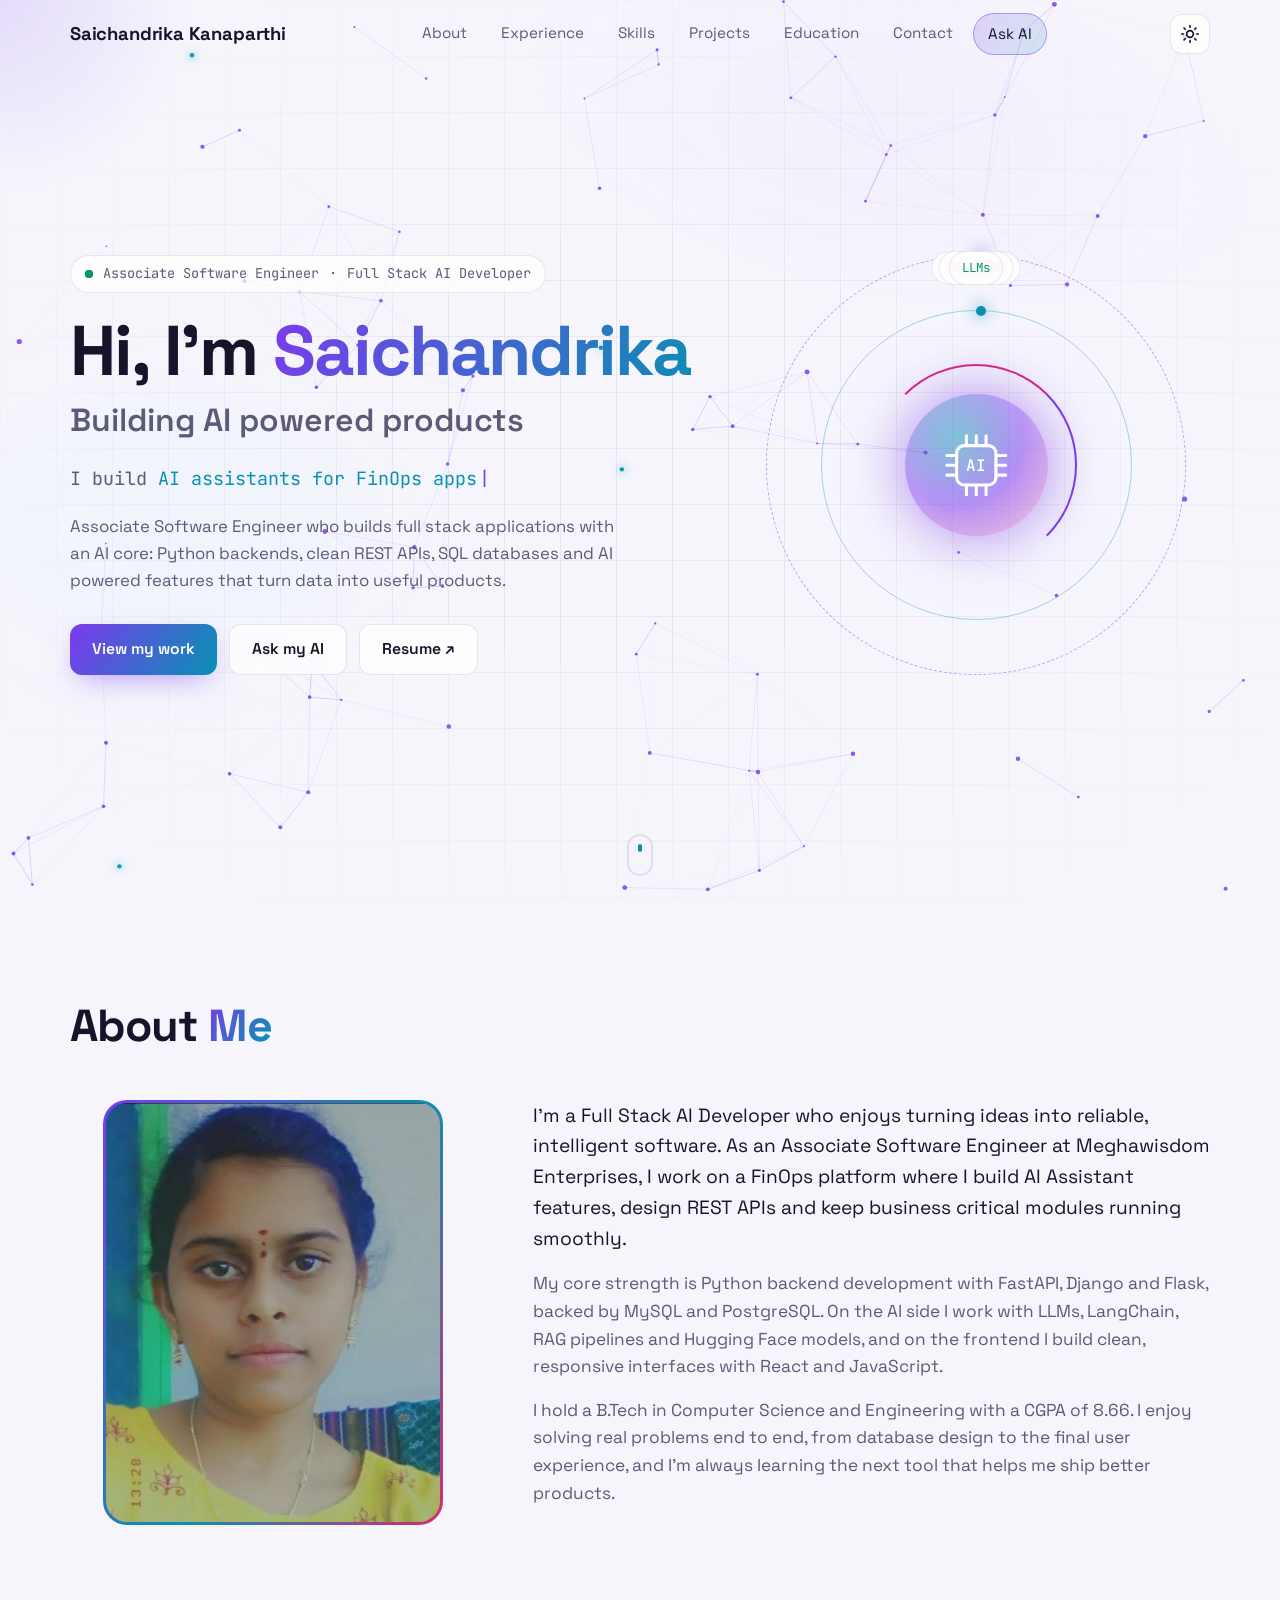
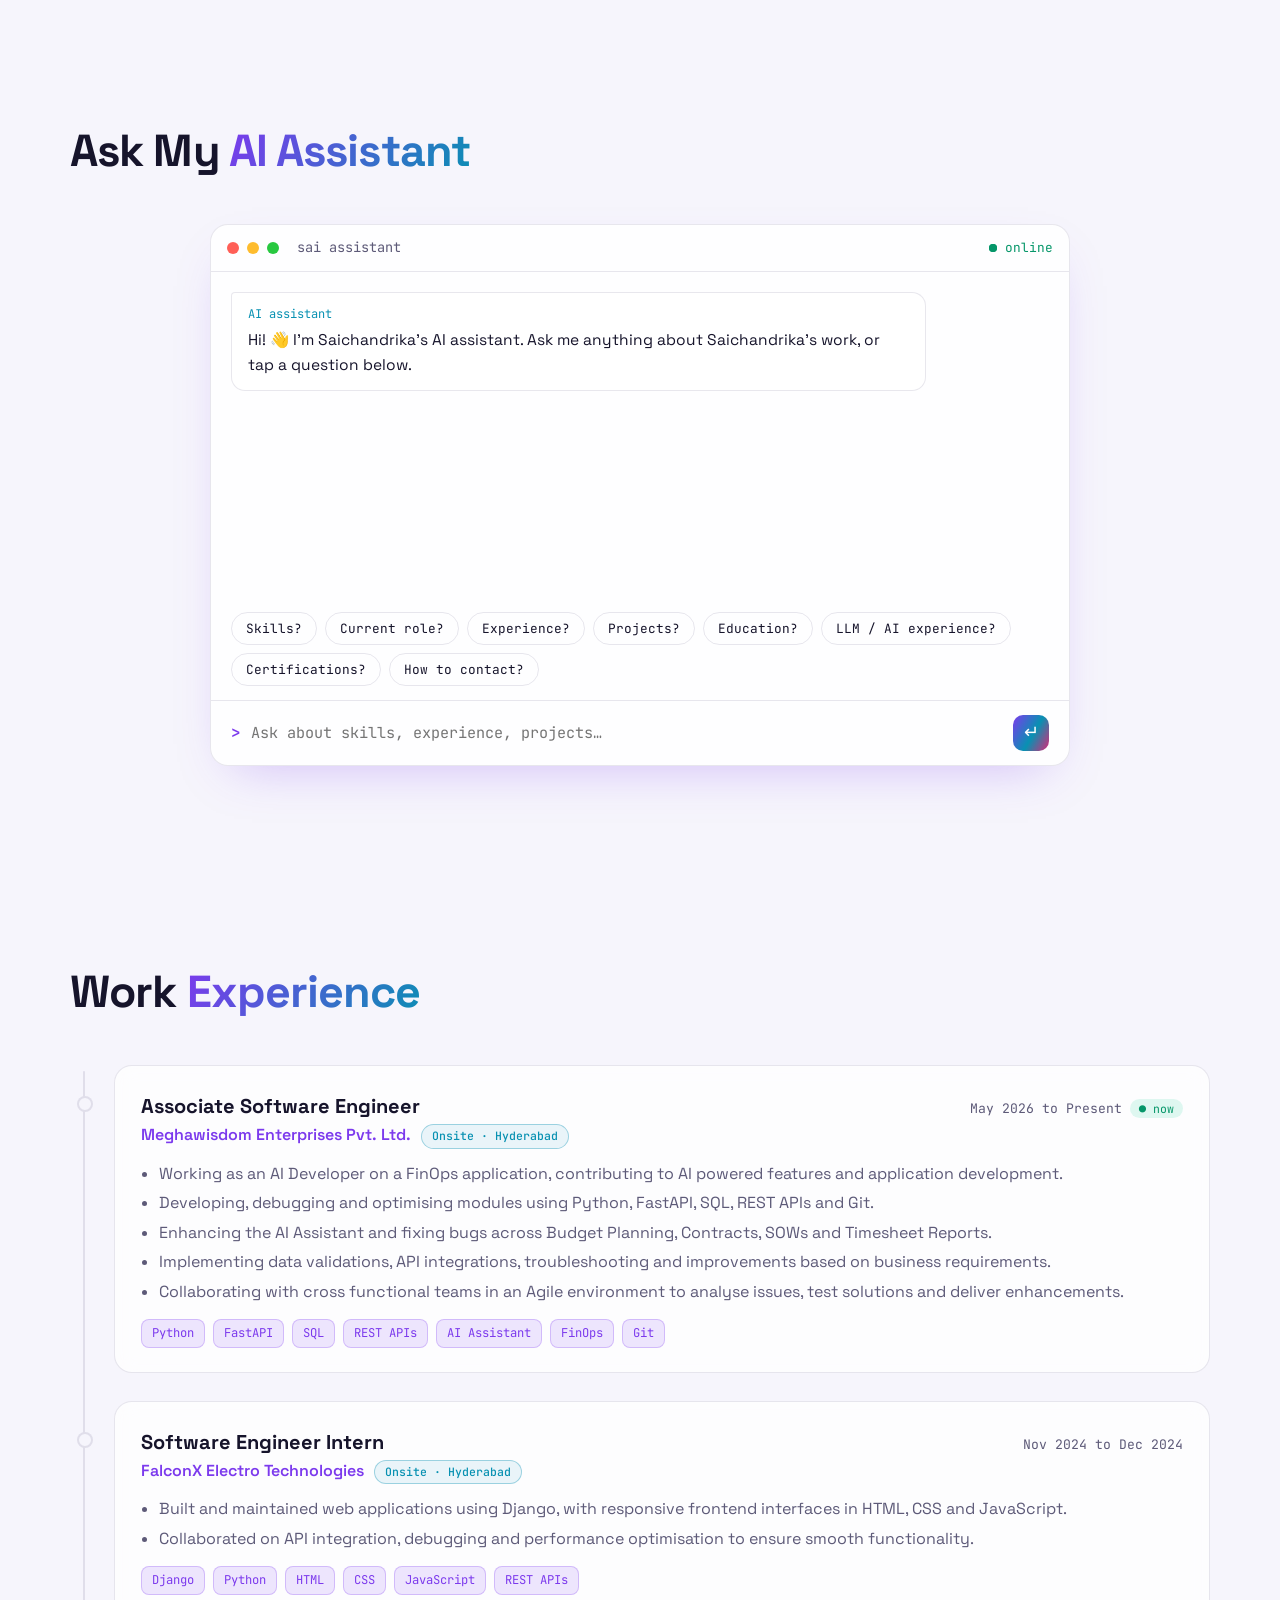
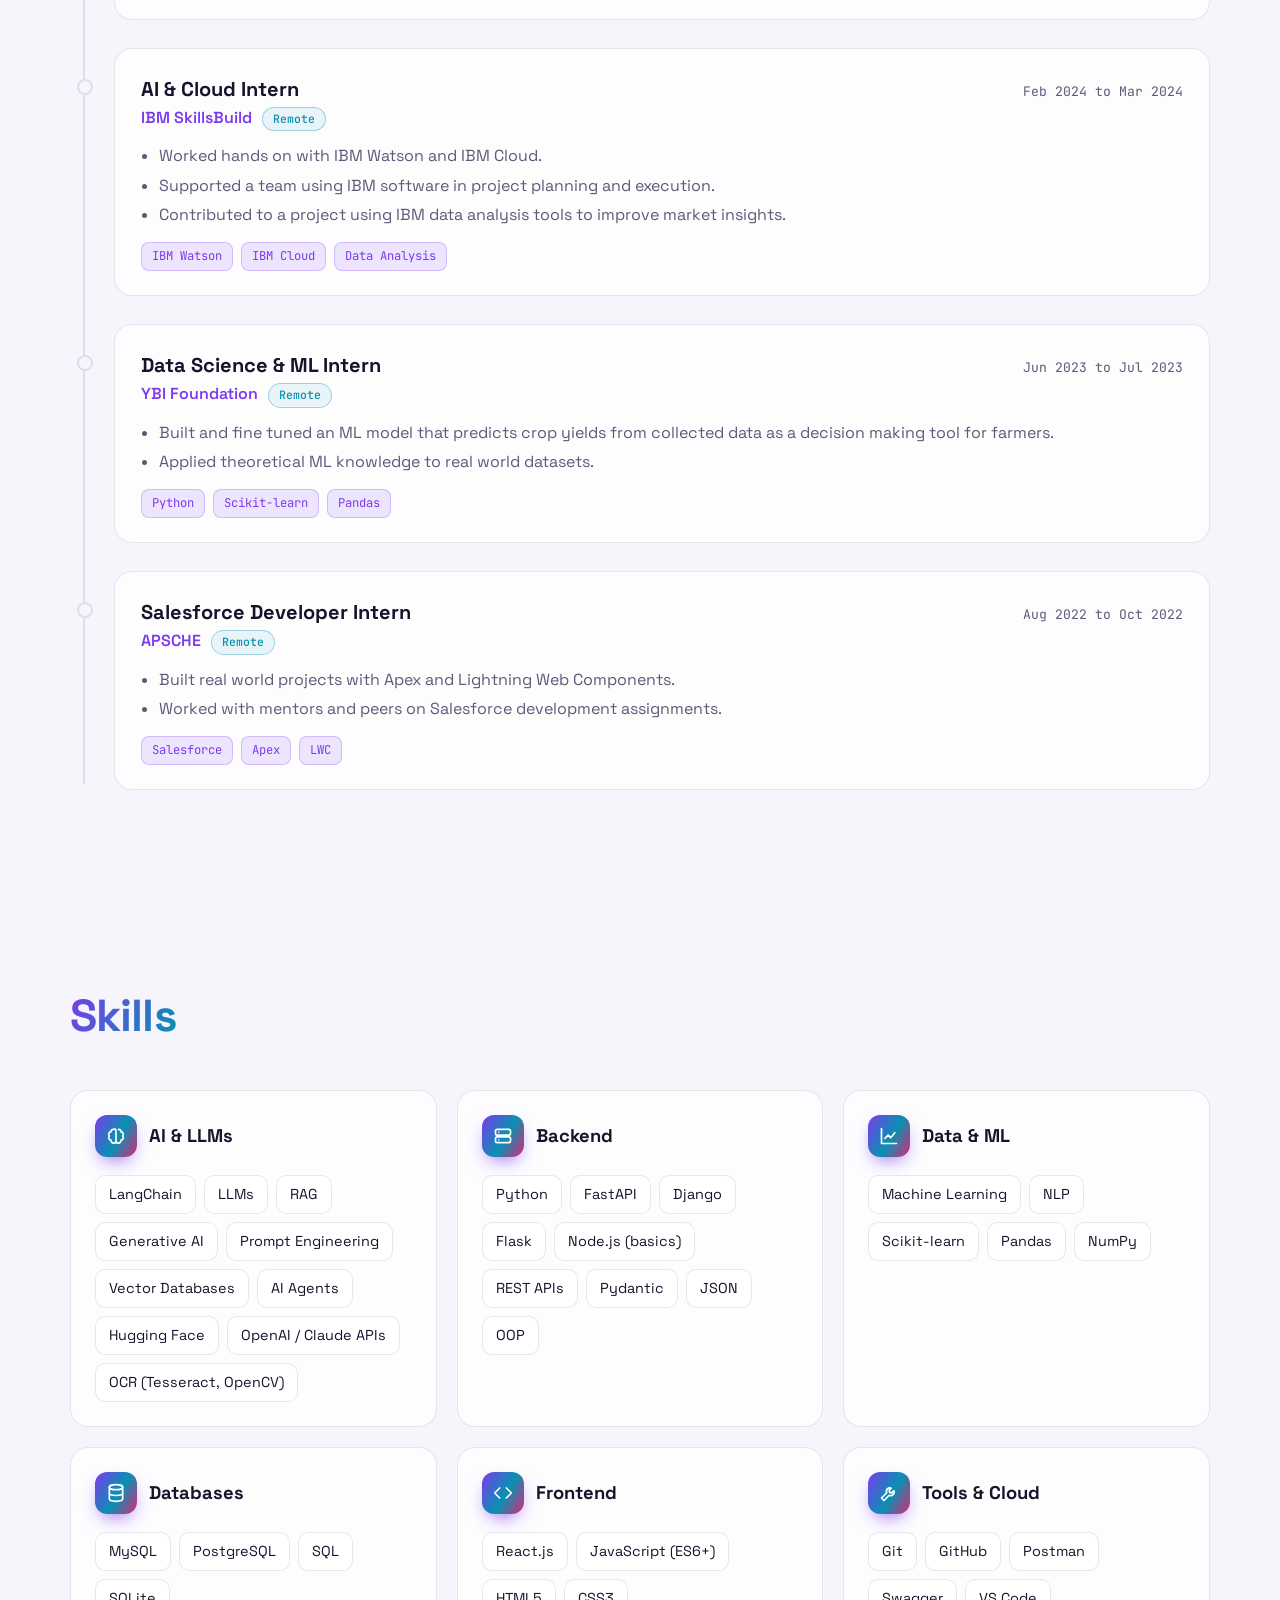
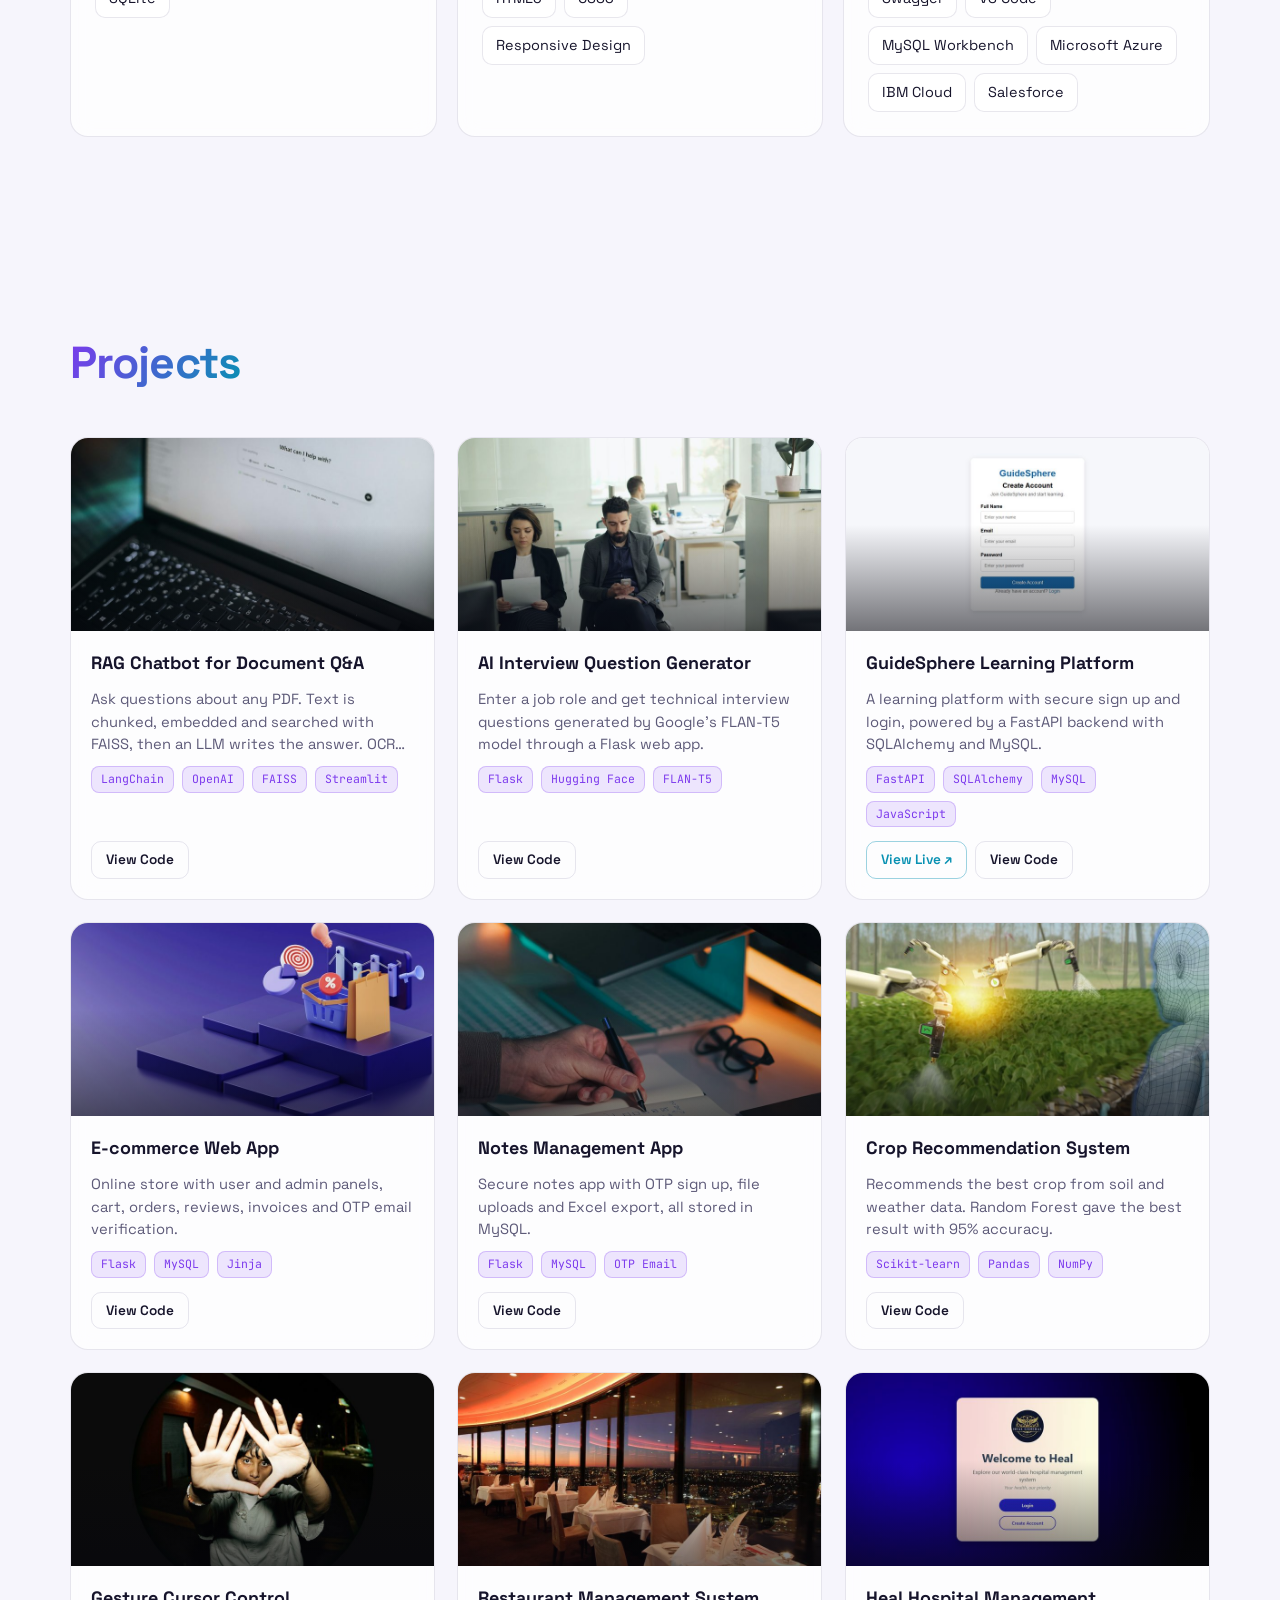
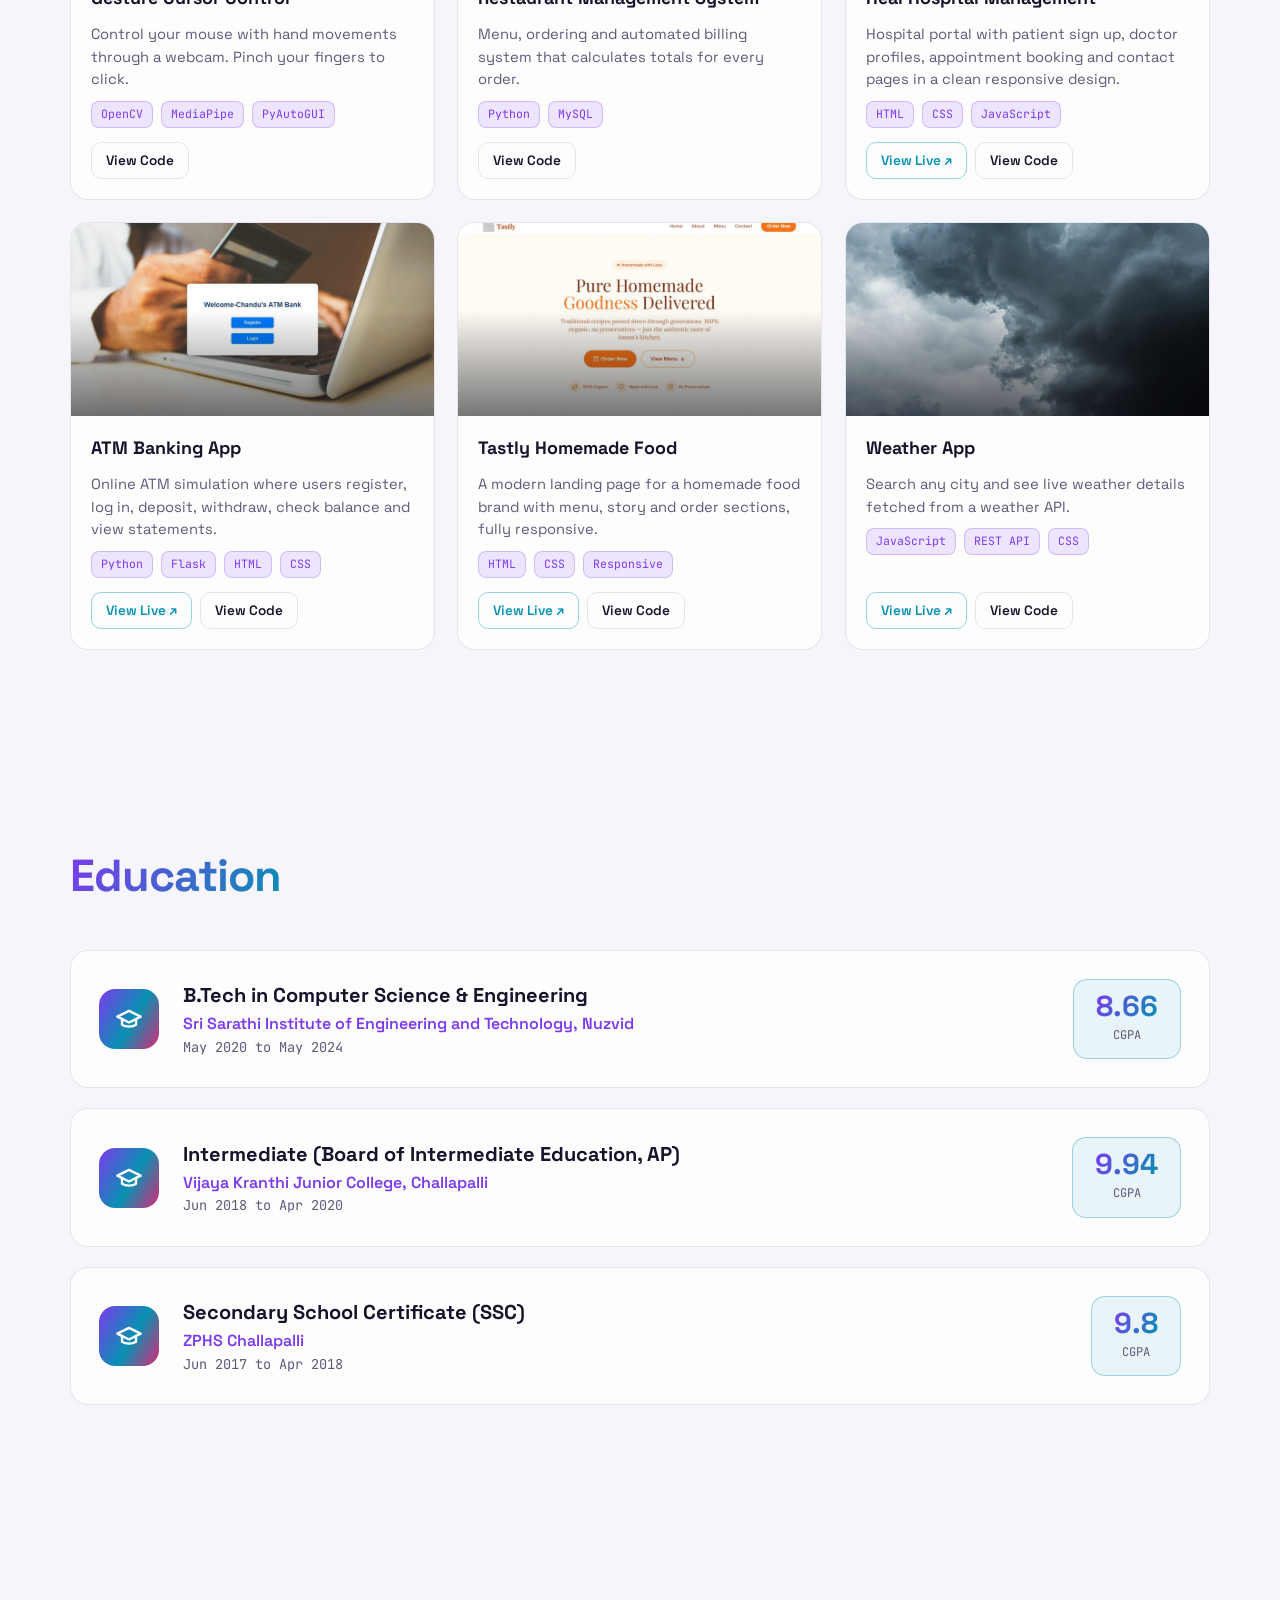
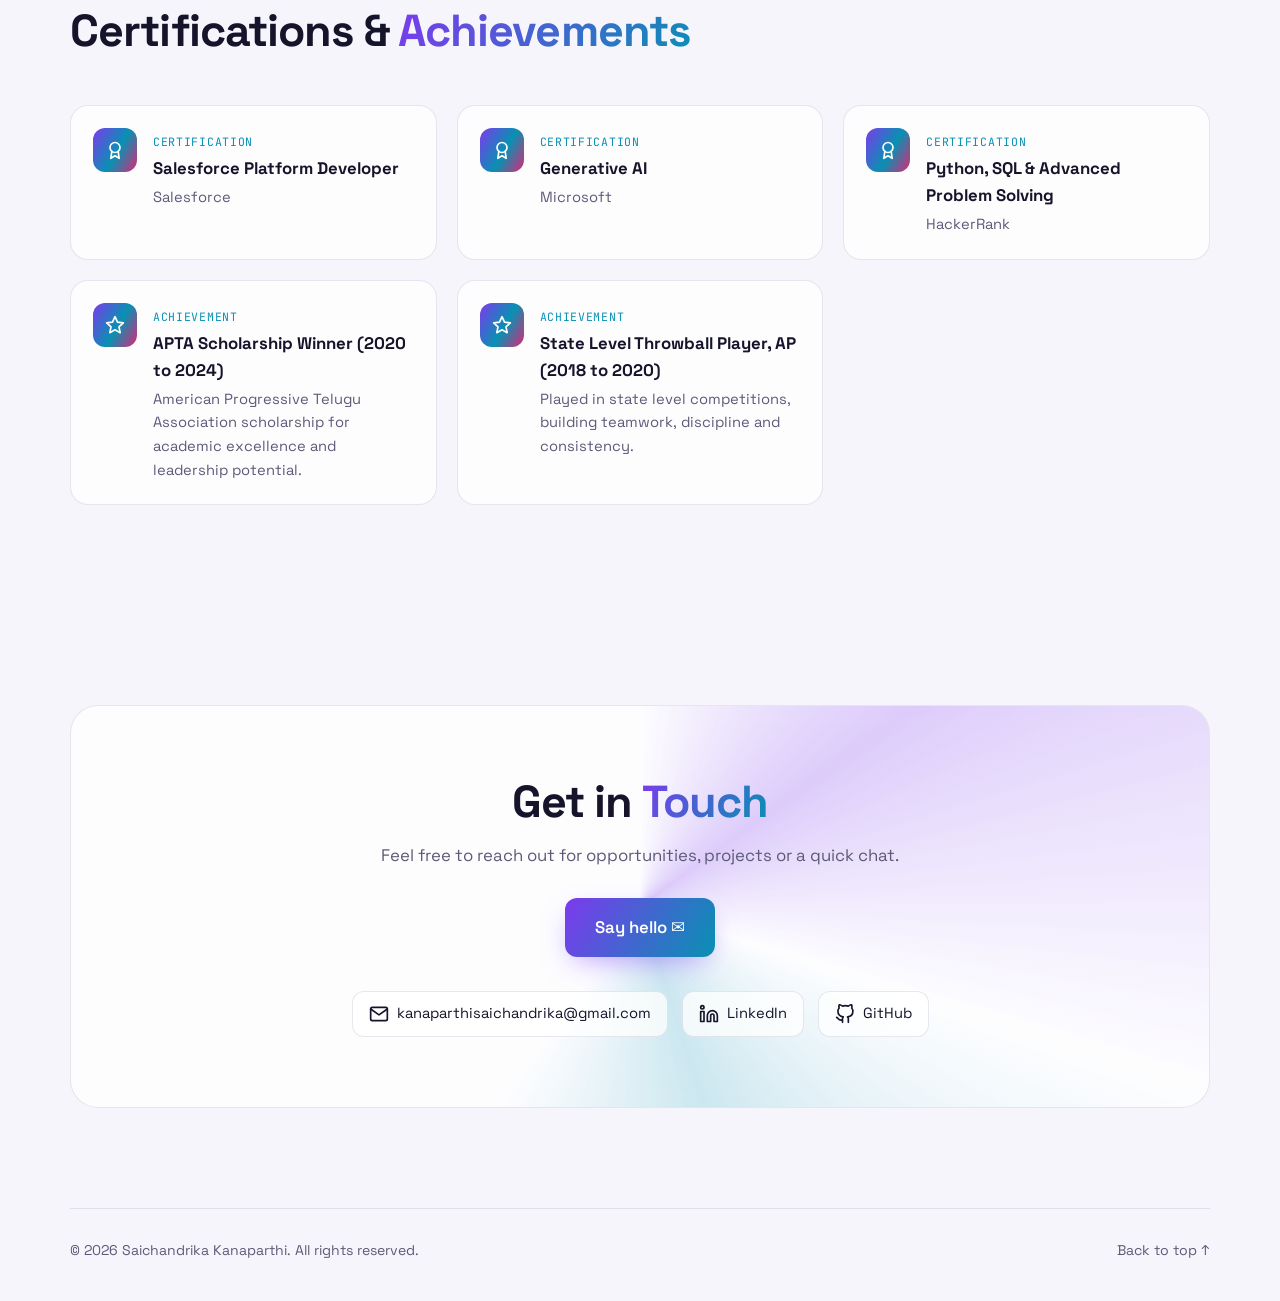
==== portfolio/index.html @ 3425c4cf "Replace old template with new AI-themed portfolio Built from scratch in portfolio/: neural-network h" ====
<!DOCTYPE html>
<html lang="en" data-theme="dark">
<head>
  <meta charset="UTF-8" />
  <meta name="viewport" content="width=device-width, initial-scale=1.0" />
  <title>Saichandrika Kanaparthi | Full Stack AI Developer</title>
  <meta name="description" content="Saichandrika Kanaparthi, Full Stack AI Developer and Associate Software Engineer building with Python, FastAPI, Django, LangChain and LLMs." />
  <meta property="og:title" content="Saichandrika Kanaparthi | Full Stack AI Developer" />
  <meta property="og:description" content="Python · FastAPI · Django · LangChain · LLMs. Building full-stack apps with an AI core." />
  <meta property="og:type" content="website" />
  <meta name="theme-color" content="#07070d" />
  <link rel="icon" type="image/png" href="img/favicon.png" />
  <link rel="apple-touch-icon" href="img/apple-touch-icon.png" />
  <link rel="preconnect" href="https://fonts.googleapis.com" />
  <link rel="preconnect" href="https://fonts.gstatic.com" crossorigin />
  <link href="https://fonts.googleapis.com/css2?family=JetBrains+Mono:wght@400;600&family=Space+Grotesk:wght@400;500;600;700&display=swap" rel="stylesheet" />
  <link rel="stylesheet" href="style.css" />
</head>
<body>
  <div class="progress" aria-hidden="true"></div>
  <div class="cursor-glow" aria-hidden="true"></div>
  <canvas id="neural" aria-hidden="true"></canvas>
  <div class="grid-bg" aria-hidden="true"></div>

  <!-- NAV -->
  <header class="nav">
    <div class="container nav-inner">
      <a href="#top" class="logo" data-bind="name"></a>
      <nav class="nav-links" id="navLinks">
        <a href="#about">About</a>
        <a href="#experience">Experience</a>
        <a href="#skills">Skills</a>
        <a href="#projects">Projects</a>
        <a href="#education">Education</a>
        <a href="#contact">Contact</a>
        <a href="#ask" class="nav-ask">Ask AI</a>
      </nav>
      <div class="nav-actions">
        <button class="icon-btn" id="themeToggle" aria-label="Toggle light and dark theme">
          <svg class="i-sun" viewBox="0 0 24 24"><circle cx="12" cy="12" r="4"/><path d="M12 2v2M12 20v2M4.9 4.9l1.4 1.4M17.7 17.7l1.4 1.4M2 12h2M20 12h2M4.9 19.1l1.4-1.4M17.7 6.3l1.4-1.4"/></svg>
          <svg class="i-moon" viewBox="0 0 24 24"><path d="M21 12.8A9 9 0 1 1 11.2 3a7 7 0 0 0 9.8 9.8z"/></svg>
        </button>
        <button class="icon-btn menu-btn" id="menuBtn" aria-label="Open menu" aria-expanded="false">
          <svg viewBox="0 0 24 24"><path d="M4 7h16M4 12h16M4 17h16"/></svg>
        </button>
      </div>
    </div>
  </header>

  <main id="top">
    <!-- HERO -->
    <section class="hero container">
      <div class="hero-text">
        <div class="badge reveal"><span class="pulse"></span> <span data-bind="currentRole"></span> · <span data-bind="title"></span></div>
        <h1 class="reveal">Hi, I'm <span class="grad" data-bind="firstName"></span></h1>
        <h2 class="hero-title reveal" data-bind="tagline"></h2>
        <p class="typing reveal">I build <span id="typed"></span><span class="caret">|</span></p>
        <p class="hero-intro reveal" data-bind="intro"></p>
        <div class="hero-cta reveal">
          <a href="#projects" class="btn btn-primary">View my work</a>
          <a href="#ask" class="btn btn-ghost">Ask my AI</a>
          <a class="btn btn-ghost" id="resumeBtn" target="_blank" rel="noopener">Resume ↗</a>
        </div>
      </div>

      <div class="hero-visual reveal" aria-hidden="true">
        <div class="orb">
          <div class="ring r1"></div>
          <div class="ring r2"></div>
          <div class="ring r3"></div>
          <div class="core">
            <svg viewBox="0 0 64 64" class="chip">
              <rect x="16" y="16" width="32" height="32" rx="6"/>
              <path d="M24 8v8M32 8v8M40 8v8M24 48v8M32 48v8M40 48v8M8 24h8M8 32h8M8 40h8M48 24h8M48 32h8M48 40h8"/>
              <text x="32" y="37" text-anchor="middle">AI</text>
            </svg>
          </div>
          <div class="orbit o1"><span>Python</span></div>
          <div class="orbit o2"><span>LangChain</span></div>
          <div class="orbit o3"><span>FastAPI</span></div>
          <div class="orbit o4"><span>LLMs</span></div>
        </div>
      </div>
      <a href="#about" class="scroll-hint" aria-label="Scroll down"><span></span></a>
    </section>

    <!-- ABOUT -->
    <section id="about" class="section container">
      <h2 class="section-title reveal">About <span class="grad">Me</span></h2>
      <div class="about-grid">
        <div class="photo-wrap reveal">
          <div class="photo-frame">
            <img src="img/profile.png" alt="Photo of Saichandrika Kanaparthi" loading="lazy" />
            <div class="scanline"></div>
          </div>
        </div>
        <div class="about-text reveal" id="aboutText"></div>
      </div>
    </section>

    <!-- ASK AI -->
    <section id="ask" class="section container">
      <h2 class="section-title reveal">Ask My <span class="grad">AI Assistant</span></h2>
      <div class="terminal reveal">
        <div class="term-bar">
          <span class="dot red"></span><span class="dot yellow"></span><span class="dot green"></span>
          <span class="term-title">sai assistant</span>
          <span class="term-status"><span class="pulse"></span> online</span>
        </div>
        <div class="term-body" id="chat" aria-live="polite"></div>
        <div class="chips" id="suggestions"></div>
        <form class="term-input" id="chatForm" autocomplete="off">
          <span class="prompt">&gt;</span>
          <input id="chatInput" type="text" placeholder="Ask about skills, experience, projects…" aria-label="Ask a question" />
          <button type="submit" class="send" aria-label="Send">↵</button>
        </form>
      </div>
    </section>

    <!-- EXPERIENCE -->
    <section id="experience" class="section container">
      <h2 class="section-title reveal">Work <span class="grad">Experience</span></h2>
      <div class="timeline" id="timeline"><div class="timeline-line"><div class="timeline-fill"></div></div></div>
    </section>

    <!-- SKILLS -->
    <section id="skills" class="section container">
      <h2 class="section-title reveal"><span class="grad">Skills</span></h2>
      <div class="skills-grid" id="skillsGrid"></div>
    </section>

    <!-- PROJECTS -->
    <section id="projects" class="section container">
      <h2 class="section-title reveal"><span class="grad">Projects</span></h2>
      <div class="projects-grid" id="projectsGrid"></div>
    </section>

    <!-- EDUCATION -->
    <section id="education" class="section container">
      <h2 class="section-title reveal"><span class="grad">Education</span></h2>
      <div id="eduList"></div>
    </section>

    <!-- CERTIFICATIONS & ACHIEVEMENTS -->
    <section id="certifications" class="section container">
      <h2 class="section-title reveal">Certifications &amp; <span class="grad">Achievements</span></h2>
      <div class="cert-grid" id="certGrid"></div>
    </section>

    <!-- CONTACT -->
    <section id="contact" class="section container">
      <div class="contact-card reveal">
        <h2 class="section-title">Get in <span class="grad">Touch</span></h2>
        <p class="contact-sub">Feel free to reach out for opportunities, projects or a quick chat.</p>
        <a class="btn btn-primary btn-lg" id="emailBtn">Say hello ✉</a>
        <div class="socials" id="socials"></div>
      </div>
    </section>
  </main>

  <footer class="footer container">
    <p>© <span id="year"></span> <span data-bind="name"></span>. All rights reserved.</p>
    <a href="#top">Back to top ↑</a>
  </footer>

  <script src="data.js"></script>
  <script src="script.js"></script>
</body>
</html>
---- portfolio/style.css ----
/* ============ THEME TOKENS ============ */
:root {
  --bg: #07070d;
  --bg-2: #0d0d18;
  --card: rgba(255, 255, 255, 0.04);
  --card-hover: rgba(255, 255, 255, 0.07);
  --border: rgba(255, 255, 255, 0.09);
  --text: #ecebf5;
  --muted: #9b99b3;
  --violet: #8b5cf6;
  --cyan: #22d3ee;
  --pink: #ec4899;
  --green: #34d399;
  --grad: linear-gradient(120deg, var(--violet), var(--cyan) 55%, var(--pink));
  --shadow: 0 20px 60px -20px rgba(139, 92, 246, 0.35);
  --node: 139, 92, 246;
  --node-2: 34, 211, 238;
  --radius: 18px;
  --mono: "JetBrains Mono", ui-monospace, monospace;
  --sans: "Space Grotesk", system-ui, sans-serif;
}
:root[data-theme="light"] {
  --bg: #f6f5fc;
  --bg-2: #ffffff;
  --card: rgba(255, 255, 255, 0.75);
  --card-hover: #ffffff;
  --border: rgba(30, 20, 80, 0.1);
  --text: #16142b;
  --muted: #5d5a78;
  --violet: #7c3aed;
  --cyan: #0891b2;
  --pink: #db2777;
  --green: #059669;
  --shadow: 0 20px 50px -24px rgba(124, 58, 237, 0.35);
  --node: 124, 58, 237;
  --node-2: 8, 145, 178;
}

/* ============ BASE ============ */
*, *::before, *::after { box-sizing: border-box; margin: 0; padding: 0; }
html { scroll-behavior: smooth; scroll-padding-top: 80px; }
body {
  font-family: var(--sans);
  background: var(--bg);
  color: var(--text);
  line-height: 1.6;
  overflow-x: hidden;
  transition: background 0.4s, color 0.4s;
}
img { max-width: 100%; display: block; }
a { color: inherit; text-decoration: none; }
svg { width: 20px; height: 20px; fill: none; stroke: currentColor; stroke-width: 2; stroke-linecap: round; stroke-linejoin: round; }
.container { width: min(1140px, 100% - 32px); margin-inline: auto; }
::selection { background: var(--violet); color: #fff; }

.grad {
  background: var(--grad);
  background-size: 200% auto;
  -webkit-background-clip: text;
  background-clip: text;
  color: transparent;
  animation: shine 6s linear infinite;
}
@keyframes shine { to { background-position: 200% center; } }

/* ============ BACKGROUND LAYERS ============ */
#neural { position: fixed; inset: 0; z-index: -2; width: 100%; height: 100%; }
.grid-bg {
  position: fixed; inset: 0; z-index: -3;
  background:
    radial-gradient(60% 50% at 80% 0%, rgba(139, 92, 246, 0.18), transparent 70%),
    radial-gradient(50% 40% at 0% 60%, rgba(34, 211, 238, 0.10), transparent 70%),
    linear-gradient(var(--border) 1px, transparent 1px) 0 0 / 56px 56px,
    linear-gradient(90deg, var(--border) 1px, transparent 1px) 0 0 / 56px 56px;
  mask-image: radial-gradient(ellipse at center, #000 30%, transparent 85%);
  opacity: 0.6;
}
.cursor-glow {
  position: fixed; top: 0; left: 0; z-index: -1;
  width: 420px; height: 420px; border-radius: 50%;
  background: radial-gradient(circle, rgba(139, 92, 246, 0.16), transparent 65%);
  transform: translate(-50%, -50%);
  pointer-events: none;
  transition: opacity 0.3s;
}
.progress {
  position: fixed; top: 0; left: 0; height: 3px; width: 100%; z-index: 100;
  background: var(--grad); transform-origin: 0 50%; transform: scaleX(0);
}

/* ============ NAV ============ */
.nav {
  position: fixed; top: 0; inset-inline: 0; z-index: 50;
  transition: background 0.3s, border-color 0.3s, backdrop-filter 0.3s;
  border-bottom: 1px solid transparent;
}
.nav.scrolled {
  background: color-mix(in srgb, var(--bg) 75%, transparent);
  backdrop-filter: blur(14px);
  border-color: var(--border);
}
.nav-inner { display: flex; align-items: center; justify-content: space-between; height: 68px; }
.logo { font-weight: 700; font-size: 1.15rem; display: flex; align-items: center; gap: 6px; }
.logo-mark { font-family: var(--mono); color: var(--cyan); }
.logo-dot { color: var(--violet); }
.nav-links { display: flex; gap: 6px; }
.nav-links a {
  padding: 8px 14px; border-radius: 999px; color: var(--muted); font-size: 0.95rem;
  transition: color 0.2s, background 0.2s;
}
.nav-links a:hover, .nav-links a.active { color: var(--text); background: var(--card); }
.nav-actions { display: flex; gap: 8px; }
.icon-btn {
  width: 40px; height: 40px; border-radius: 12px; display: grid; place-items: center;
  background: var(--card); border: 1px solid var(--border); color: var(--text); cursor: pointer;
  transition: transform 0.2s, border-color 0.2s;
}
.icon-btn:hover { transform: translateY(-2px); border-color: var(--violet); }
.i-sun { display: none; }
[data-theme="light"] .i-sun { display: block; }
[data-theme="light"] .i-moon { display: none; }
.menu-btn { display: none; }

/* ============ BUTTONS ============ */
.btn {
  display: inline-flex; align-items: center; gap: 8px;
  padding: 12px 22px; border-radius: 12px; font-weight: 600; font-size: 0.98rem;
  border: 1px solid var(--border); transition: transform 0.2s, box-shadow 0.3s, border-color 0.2s, background 0.2s;
  cursor: pointer;
}
.btn:hover { transform: translateY(-3px); }
.btn-primary {
  background: var(--grad); background-size: 200% auto; color: #fff; border: none;
  box-shadow: 0 10px 30px -10px rgba(139, 92, 246, 0.7);
}
.btn-primary:hover { background-position: right center; box-shadow: 0 16px 40px -10px rgba(34, 211, 238, 0.6); }
.btn-ghost { background: var(--card); backdrop-filter: blur(8px); }
.btn-ghost:hover { border-color: var(--cyan); }
.btn-lg { padding: 16px 30px; font-size: 1.05rem; }
.spark { color: var(--cyan); }

/* ============ HERO ============ */
.hero {
  min-height: 100vh; display: grid; grid-template-columns: minmax(0, 1.15fr) minmax(0, 0.85fr); align-items: center; gap: 40px;
  padding-top: 90px; padding-bottom: 60px; position: relative;
}
.badge {
  display: inline-flex; align-items: center; gap: 10px; padding: 7px 14px; border-radius: 999px;
  background: var(--card); border: 1px solid var(--border); font-size: 0.85rem; color: var(--muted);
  font-family: var(--mono); margin-bottom: 22px; max-width: 100%; flex-wrap: wrap;
}
.pulse {
  width: 8px; height: 8px; border-radius: 50%; background: var(--green); position: relative; flex-shrink: 0;
}
.pulse::after {
  content: ""; position: absolute; inset: 0; border-radius: 50%; background: var(--green);
  animation: ping 1.8s ease-out infinite;
}
@keyframes ping { to { transform: scale(3); opacity: 0; } }
.hero h1 { font-size: clamp(2.4rem, 6vw, 4.4rem); line-height: 1.05; letter-spacing: -0.03em; }
.hero-title {
  font-size: clamp(1.3rem, 3vw, 2rem); font-weight: 600; color: var(--muted); margin-top: 6px;
}
.typing { font-family: var(--mono); font-size: clamp(0.95rem, 2vw, 1.15rem); margin-top: 18px; color: var(--muted); min-height: 1.8em; }
#typed { color: var(--cyan); }
.caret { color: var(--violet); animation: blink 1s steps(1) infinite; margin-left: 2px; }
@keyframes blink { 50% { opacity: 0; } }
.hero-intro { color: var(--muted); max-width: 560px; margin-top: 16px; font-size: 1.05rem; }
.hero-cta { display: flex; flex-wrap: wrap; gap: 12px; margin-top: 30px; }
.stats { display: flex; gap: 14px; margin-top: 40px; flex-wrap: wrap; }
.stat {
  padding: 14px 18px; border-radius: 14px; background: var(--card); border: 1px solid var(--border);
  backdrop-filter: blur(8px); min-width: 130px;
}
.stat b { display: block; font-size: 1.7rem; line-height: 1.1; }
.stat span { font-size: 0.8rem; color: var(--muted); }

/* AI orb */
.hero-visual { display: grid; place-items: center; }
.orb { position: relative; width: min(420px, 80vw); aspect-ratio: 1; }
.ring { position: absolute; border-radius: 50%; border: 1px solid var(--border); }
.r1 { inset: 0; border: 1px dashed rgba(var(--node), 0.45); animation: spin 40s linear infinite; }
.r2 { inset: 13%; border: 1px solid rgba(var(--node-2), 0.35); animation: spin 26s linear infinite reverse; }
.r2::before, .r1::before {
  content: ""; position: absolute; top: -5px; left: 50%; width: 10px; height: 10px; border-radius: 50%;
  background: var(--cyan); box-shadow: 0 0 16px var(--cyan);
}
.r1::before { background: var(--violet); box-shadow: 0 0 16px var(--violet); }
.r3 { inset: 26%; border: 2px solid transparent; border-top-color: var(--pink); border-right-color: var(--violet); animation: spin 8s linear infinite; }
@keyframes spin { to { transform: rotate(360deg); } }
.core {
  position: absolute; inset: 33%; border-radius: 50%; display: grid; place-items: center;
  background: radial-gradient(circle at 35% 30%, rgba(var(--node-2), 0.5), rgba(var(--node), 0.55) 50%, rgba(236, 72, 153, 0.35));
  box-shadow: 0 0 60px rgba(var(--node), 0.6), inset 0 0 40px rgba(255, 255, 255, 0.15);
  animation: breathe 4s ease-in-out infinite;
}
@keyframes breathe { 50% { transform: scale(1.06); box-shadow: 0 0 90px rgba(var(--node-2), 0.6), inset 0 0 40px rgba(255, 255, 255, 0.2); } }
.chip { width: 55%; height: 55%; stroke: #fff; stroke-width: 2.5; }
.chip text { fill: #fff; stroke: none; font-family: var(--mono); font-weight: 600; font-size: 13px; }
.orbit { position: absolute; inset: 0; animation: spin 22s linear infinite; }
.orbit span {
  position: absolute; padding: 6px 12px; border-radius: 999px; font-family: var(--mono); font-size: 0.78rem;
  background: color-mix(in srgb, var(--bg-2) 80%, transparent); border: 1px solid var(--border);
  backdrop-filter: blur(6px); white-space: nowrap; animation: spin 22s linear infinite reverse;
  box-shadow: var(--shadow);
}
.orbit span { top: -1%; left: 50%; translate: -50% 0; }
.o1 span { color: var(--cyan); }
.o2, .o2 span { animation-delay: -5.5s; } .o2 span { color: var(--violet); }
.o3, .o3 span { animation-delay: -11s; } .o3 span { color: var(--pink); }
.o4, .o4 span { animation-delay: -16.5s; } .o4 span { color: var(--green); }

.scroll-hint {
  position: absolute; bottom: 24px; left: 50%; translate: -50% 0; width: 26px; height: 42px;
  border: 2px solid var(--border); border-radius: 14px;
}
.scroll-hint span {
  position: absolute; top: 8px; left: 50%; width: 4px; height: 8px; border-radius: 2px; background: var(--cyan);
  translate: -50% 0; animation: wheel 1.6s ease-in-out infinite;
}
@keyframes wheel { 60% { transform: translateY(12px); opacity: 0; } 100% { opacity: 0; } }

/* ============ SECTIONS ============ */
.section { padding: 100px 0; }
.eyebrow { font-family: var(--mono); color: var(--cyan); font-size: 0.9rem; margin-bottom: 10px; }
.section-title { font-size: clamp(1.8rem, 4.2vw, 2.8rem); line-height: 1.15; letter-spacing: -0.02em; margin-bottom: 48px; }

.card {
  background: var(--card); border: 1px solid var(--border); border-radius: var(--radius);
  backdrop-filter: blur(10px); transition: border-color 0.3s, background 0.3s, box-shadow 0.3s, transform 0.3s;
}
.card:hover { border-color: rgba(var(--node), 0.5); background: var(--card-hover); box-shadow: var(--shadow); }

/* About */
.about-grid { display: grid; grid-template-columns: 0.75fr 1.25fr; gap: 56px; align-items: center; }
.photo-wrap { position: relative; max-width: 340px; margin-inline: auto; }
.photo-frame {
  position: relative; border-radius: 24px; overflow: hidden; aspect-ratio: 4 / 5;
  padding: 3px; background: var(--grad);
}
.photo-frame img { width: 100%; height: 100%; object-fit: cover; object-position: top; border-radius: 21px; }
.scanline {
  position: absolute; inset: 3px; border-radius: 21px; pointer-events: none;
  background: linear-gradient(to bottom, transparent 0%, rgba(var(--node-2), 0.35) 50%, transparent 52%);
  background-size: 100% 220%; animation: scan 4s linear infinite; mix-blend-mode: screen;
}
@keyframes scan { from { background-position: 0 -120%; } to { background-position: 0 120%; } }
.photo-tag {
  position: absolute; bottom: -16px; left: 50%; translate: -50% 0; white-space: nowrap;
  display: flex; align-items: center; gap: 8px; padding: 8px 16px; border-radius: 999px;
  background: var(--bg-2); border: 1px solid var(--border); font-size: 0.85rem; font-family: var(--mono);
}
.about-text p { color: var(--muted); font-size: 1.08rem; margin-bottom: 16px; }
.about-text p:first-child { color: var(--text); font-size: 1.2rem; }

/* Terminal */
.terminal {
  max-width: 860px; margin-inline: auto; border-radius: var(--radius); overflow: hidden;
  background: color-mix(in srgb, var(--bg-2) 85%, transparent); border: 1px solid var(--border);
  box-shadow: var(--shadow); backdrop-filter: blur(14px);
}
.term-bar { display: flex; align-items: center; gap: 8px; padding: 12px 16px; border-bottom: 1px solid var(--border); }
.dot { width: 12px; height: 12px; border-radius: 50%; }
.red { background: #ff5f57; } .yellow { background: #febc2e; } .green { background: #28c840; }
.term-title { margin-left: 10px; font-family: var(--mono); font-size: 0.85rem; color: var(--muted); }
.term-status { margin-left: auto; display: flex; align-items: center; gap: 8px; font-family: var(--mono); font-size: 0.8rem; color: var(--green); }
.term-body { height: 340px; overflow-y: auto; padding: 20px; display: flex; flex-direction: column; gap: 14px; font-size: 0.97rem; }
.msg { max-width: 85%; padding: 12px 16px; border-radius: 14px; white-space: pre-line; }
.msg.bot { background: var(--card); border: 1px solid var(--border); align-self: flex-start; border-top-left-radius: 4px; }
.msg.user { background: var(--grad); color: #fff; align-self: flex-end; border-top-right-radius: 4px; font-family: var(--mono); font-size: 0.9rem; }
.msg.bot::before { content: "AI assistant"; display: block; font-family: var(--mono); font-size: 0.75rem; color: var(--cyan); margin-bottom: 4px; }
.thinking span { display: inline-block; width: 6px; height: 6px; margin-right: 4px; border-radius: 50%; background: var(--muted); animation: bounce 1s infinite; }
.thinking span:nth-child(2) { animation-delay: 0.15s; } .thinking span:nth-child(3) { animation-delay: 0.3s; }
@keyframes bounce { 50% { transform: translateY(-5px); opacity: 0.4; } }
.chips { display: flex; flex-wrap: wrap; gap: 8px; padding: 0 20px 14px; }
.chip-btn {
  padding: 7px 14px; border-radius: 999px; font-family: var(--mono); font-size: 0.8rem; cursor: pointer;
  background: transparent; color: var(--text); border: 1px solid var(--border); transition: all 0.2s;
}
.chip-btn:hover { border-color: var(--cyan); color: var(--cyan); transform: translateY(-2px); }
.term-input { display: flex; align-items: center; gap: 10px; padding: 14px 20px; border-top: 1px solid var(--border); }
.prompt { font-family: var(--mono); color: var(--violet); font-weight: 600; }
.term-input input {
  flex: 1; background: transparent; border: none; outline: none; color: var(--text);
  font-family: var(--mono); font-size: 0.95rem; min-width: 0;
}
.send {
  width: 36px; height: 36px; border-radius: 10px; border: none; cursor: pointer; color: #fff; font-size: 1.1rem;
  background: var(--grad);
}

/* Timeline */
.timeline { position: relative; display: grid; gap: 28px; padding-left: 44px; }
.timeline-line { position: absolute; left: 13px; top: 6px; bottom: 6px; width: 2px; background: var(--border); border-radius: 2px; }
.timeline-fill { width: 100%; height: 0; background: var(--grad); border-radius: 2px; box-shadow: 0 0 12px var(--violet); }
.t-item { position: relative; padding: 24px 26px; }
.t-node {
  position: absolute; left: -38px; top: 30px; width: 16px; height: 16px; border-radius: 50%;
  background: var(--bg); border: 2px solid var(--border); transition: all 0.4s;
}
.t-item.lit .t-node { border-color: var(--cyan); background: var(--cyan); box-shadow: 0 0 0 5px rgba(var(--node-2), 0.18), 0 0 18px var(--cyan); }
.t-head { display: flex; justify-content: space-between; gap: 12px; flex-wrap: wrap; align-items: baseline; }
.t-role { font-size: 1.25rem; }
.t-company { color: var(--violet); font-weight: 600; }
.t-period { font-family: var(--mono); font-size: 0.82rem; color: var(--muted); }
.now { margin-left: 8px; padding: 2px 9px; border-radius: 999px; background: rgba(52, 211, 153, 0.15); color: var(--green); font-size: 0.72rem; font-family: var(--mono); }
.t-item ul { margin: 12px 0 14px 18px; color: var(--muted); }
.t-item li { margin-bottom: 4px; }
.tags { display: flex; flex-wrap: wrap; gap: 8px; }
.tag {
  font-family: var(--mono); font-size: 0.76rem; padding: 4px 10px; border-radius: 8px;
  background: rgba(var(--node), 0.12); color: var(--violet); border: 1px solid rgba(var(--node), 0.25);
}
[data-theme="dark"] .tag { color: #c4b5fd; }

/* Skills */
.skills-grid { display: grid; grid-template-columns: repeat(auto-fill, minmax(320px, 1fr)); gap: 20px; }
.skill-card { padding: 24px; }
.skill-head { display: flex; align-items: center; gap: 12px; margin-bottom: 18px; }
.skill-icon {
  width: 42px; height: 42px; border-radius: 12px; display: grid; place-items: center; color: #fff;
  background: var(--grad); box-shadow: 0 8px 20px -8px var(--violet);
}
.skill-head h3 { font-size: 1.15rem; }
.skill-list { display: flex; flex-wrap: wrap; gap: 8px; }
.skill {
  padding: 7px 13px; border-radius: 10px; font-size: 0.9rem; border: 1px solid var(--border);
  background: var(--card); transition: all 0.25s; cursor: default;
}
.skill:hover { border-color: var(--cyan); color: var(--cyan); box-shadow: 0 0 18px -4px var(--cyan); transform: translateY(-2px); }

/* Projects */
.projects-grid { display: grid; grid-template-columns: repeat(auto-fit, minmax(400px, 1fr)); gap: 26px; }
.project { overflow: hidden; transform-style: preserve-3d; will-change: transform; display: flex; flex-direction: column; }
.project-img { position: relative; aspect-ratio: 16 / 9; overflow: hidden; }
.project-img img { width: 100%; height: 100%; object-fit: cover; transition: transform 0.6s; }
.project:hover .project-img img { transform: scale(1.07); }
.project-img::after { content: ""; position: absolute; inset: 0; background: linear-gradient(to top, var(--bg-2), transparent 60%); }
.project-kind {
  position: absolute; top: 14px; left: 14px; z-index: 1; font-family: var(--mono); font-size: 0.75rem;
  padding: 5px 11px; border-radius: 999px; background: rgba(7, 7, 13, 0.7); color: #fff; backdrop-filter: blur(6px);
}
.project-body { padding: 22px 24px 26px; display: flex; flex-direction: column; gap: 14px; flex: 1; }
.project-body h3 { font-size: 1.3rem; }
.project-body p { color: var(--muted); }
.project-links { display: flex; gap: 10px; margin-top: auto; }
.project-links a { font-size: 0.88rem; padding: 8px 14px; border-radius: 10px; border: 1px solid var(--border); transition: border-color 0.2s, color 0.2s; }
.project-links a:hover { border-color: var(--cyan); color: var(--cyan); }
.glare { position: absolute; inset: 0; pointer-events: none; border-radius: inherit; opacity: 0; transition: opacity 0.3s; }
.project:hover .glare { opacity: 1; }

/* Education */
.edu { display: flex; gap: 24px; align-items: center; padding: 28px; flex-wrap: wrap; }
.edu-icon { width: 60px; height: 60px; border-radius: 16px; display: grid; place-items: center; background: var(--grad); color: #fff; flex-shrink: 0; }
.edu-icon svg { width: 28px; height: 28px; }
.edu h3 { font-size: 1.25rem; }
.edu .school { color: var(--violet); font-weight: 600; }
.edu .meta { font-family: var(--mono); font-size: 0.85rem; color: var(--muted); }
.score {
  margin-left: auto; text-align: center; padding: 12px 22px; border-radius: 14px;
  border: 1px solid rgba(var(--node-2), 0.35); background: rgba(var(--node-2), 0.08);
}
.score b { display: block; font-size: 1.8rem; line-height: 1; }
.score span { font-family: var(--mono); font-size: 0.75rem; color: var(--muted); }

/* Contact */
.contact-card {
  text-align: center; padding: 70px 24px; border-radius: 28px; position: relative; overflow: hidden;
  background: var(--card); border: 1px solid var(--border); backdrop-filter: blur(10px);
}
.contact-card::before {
  content: ""; position: absolute; inset: -40%; z-index: -1;
  background: conic-gradient(from 0deg, transparent, rgba(var(--node), 0.25), transparent 30%, rgba(var(--node-2), 0.2), transparent 60%);
  animation: spin 14s linear infinite;
}
.contact-card .section-title { margin-bottom: 14px; }
.contact-sub { color: var(--muted); margin-bottom: 30px; font-size: 1.05rem; }
.socials { display: flex; justify-content: center; gap: 14px; margin-top: 34px; flex-wrap: wrap; }
.socials a {
  display: flex; align-items: center; gap: 8px; padding: 10px 16px; border-radius: 12px;
  border: 1px solid var(--border); background: var(--card); transition: all 0.2s; font-size: 0.92rem;
}
.socials a:hover { border-color: var(--violet); transform: translateY(-3px); }

.footer {
  display: flex; justify-content: space-between; gap: 12px; flex-wrap: wrap;
  padding: 30px 0 40px; border-top: 1px solid var(--border); color: var(--muted); font-size: 0.88rem;
}
.footer a:hover { color: var(--cyan); }

/* ============ REVEAL ON SCROLL ============ */
.reveal { opacity: 0; transform: translateY(28px); transition: opacity 0.8s ease, transform 0.8s ease; }
.reveal.in { opacity: 1; transform: none; }

/* ============ RESPONSIVE ============ */
@media (max-width: 900px) {
  .hero { grid-template-columns: minmax(0, 1fr); text-align: left; padding-top: 110px; }
  .about-grid > * { min-width: 0; }
  .hero-visual { order: -1; }
  .orb { width: min(300px, 72vw); }
  .about-grid { grid-template-columns: 1fr; gap: 50px; }
  .scroll-hint { display: none; }
  .menu-btn { display: grid; }
  .nav-links {
    position: fixed; top: 68px; left: 16px; right: 16px; flex-direction: column; padding: 12px;
    background: var(--bg-2); border: 1px solid var(--border); border-radius: 16px; box-shadow: var(--shadow);
    opacity: 0; pointer-events: none; transform: translateY(-10px); transition: all 0.25s;
  }
  .nav-links.open { opacity: 1; pointer-events: auto; transform: none; }
  .nav-links a { padding: 12px 16px; }
}
@media (max-width: 560px) {
  .section { padding: 72px 0; }
  .skills-grid, .projects-grid { grid-template-columns: 1fr; }
  .timeline { padding-left: 32px; }
  .timeline-line { left: 7px; }
  .t-node { left: -32px; }
  .t-item { padding: 20px; }
  .msg { max-width: 95%; }
  .term-body { height: 300px; }
  .score { margin-left: 0; }
  .stat { min-width: 0; flex: 1; }
  .orbit span { font-size: 0.7rem; padding: 5px 9px; }
}

@media (prefers-reduced-motion: reduce) {
  *, *::before, *::after { animation-duration: 0.01ms !important; animation-iteration-count: 1 !important; transition-duration: 0.01ms !important; }
  html { scroll-behavior: auto; }
  .reveal { opacity: 1; transform: none; }
}

/* ---- v2 tweaks ---- */
.logo { font-weight: 700; letter-spacing: -0.01em; }
.nav-links a.nav-ask {
  color: var(--text); border: 1px solid rgba(var(--node), 0.45);
  background: linear-gradient(120deg, rgba(var(--node), 0.18), rgba(var(--node-2), 0.14));
}
.nav-links a.nav-ask:hover, .nav-links a.nav-ask.active { border-color: var(--cyan); box-shadow: 0 0 18px -6px var(--cyan); }
.mode {
  display: inline-block; margin-left: 10px; padding: 2px 10px; border-radius: 999px; vertical-align: middle;
  font-family: var(--mono); font-size: 0.72rem; font-weight: 500; color: var(--cyan);
  border: 1px solid rgba(var(--node-2), 0.35); background: rgba(var(--node-2), 0.08);
}
#eduList { display: grid; gap: 20px; }
@media (max-width: 1080px) and (min-width: 901px) { .nav-links a { padding: 8px 10px; font-size: 0.9rem; } }

/* Certifications */
.cert-grid { display: grid; grid-template-columns: repeat(auto-fill, minmax(300px, 1fr)); gap: 20px; }
.cert { display: flex; gap: 16px; padding: 22px; align-items: flex-start; }
.cert-icon { width: 44px; height: 44px; border-radius: 12px; display: grid; place-items: center; flex-shrink: 0; color: #fff; background: var(--grad); }
.cert-kind { font-family: var(--mono); font-size: 0.72rem; color: var(--cyan); text-transform: uppercase; letter-spacing: 0.06em; }
.cert h3 { font-size: 1.05rem; margin: 2px 0 4px; }
.cert p { color: var(--muted); font-size: 0.92rem; }

/* AI visual for projects without an image */
.ai-visual {
  position: absolute; inset: 0; display: flex; align-items: center; justify-content: center; gap: 18px;
  background: radial-gradient(circle at 30% 40%, rgba(var(--node), 0.35), transparent 60%),
              radial-gradient(circle at 75% 60%, rgba(var(--node-2), 0.3), transparent 60%), var(--bg-2);
}
.ai-visual .doc {
  position: relative; width: 70px; height: 90px; border-radius: 8px; padding: 12px 10px; overflow: hidden;
  background: rgba(255,255,255,0.08); border: 1px solid var(--border); display: flex; flex-direction: column; gap: 8px;
}
.ai-visual .doc i { display: block; height: 6px; border-radius: 3px; background: rgba(255,255,255,0.25); }
.ai-visual .doc i:nth-child(2) { width: 70%; } .ai-visual .doc i:nth-child(4) { width: 50%; }
.ai-visual .scan { position: absolute; left: 0; right: 0; height: 2px; top: 0; background: var(--cyan); box-shadow: 0 0 12px var(--cyan); animation: docscan 2.2s ease-in-out infinite; }
@keyframes docscan { 50% { top: 100%; } }
.ai-visual .flow { display: flex; gap: 6px; }
.ai-visual .flow b { width: 8px; height: 8px; border-radius: 50%; background: var(--violet); animation: flow 1.2s infinite; }
.ai-visual .flow b:nth-child(2) { animation-delay: 0.2s; } .ai-visual .flow b:nth-child(3) { animation-delay: 0.4s; }
@keyframes flow { 50% { opacity: 0.2; transform: scale(0.6); } }
.ai-visual .bubble {
  padding: 10px 14px; border-radius: 14px 14px 14px 4px; font-family: var(--mono); font-size: 0.8rem; color: #fff;
  background: var(--grad); box-shadow: 0 10px 30px -10px var(--violet); animation: breathe 3s ease-in-out infinite;
}

/* ---- project visuals ---- */
.v { position: absolute; inset: 0; display: flex; align-items: center; justify-content: center; gap: 18px; padding: 20px;
  background: radial-gradient(circle at 25% 35%, rgba(var(--node), 0.35), transparent 60%),
              radial-gradient(circle at 80% 65%, rgba(var(--node-2), 0.28), transparent 60%), var(--bg-2); }
.v .flow { display: flex; gap: 6px; }
.v .flow b { width: 8px; height: 8px; border-radius: 50%; background: var(--violet); animation: flow 1.2s infinite; }
.v .flow b:nth-child(2) { animation-delay: 0.2s; } .v .flow b:nth-child(3) { animation-delay: 0.4s; }
@keyframes flow { 50% { opacity: 0.2; transform: scale(0.6); } }
.v .bubble { padding: 10px 14px; border-radius: 14px 14px 14px 4px; font-family: var(--mono); font-size: 0.78rem; color: #fff;
  background: var(--grad); box-shadow: 0 10px 30px -10px var(--violet); animation: breathe 3s ease-in-out infinite; max-width: 60%; }
.v-ai .doc { position: relative; width: 70px; height: 90px; border-radius: 8px; padding: 12px 10px; overflow: hidden;
  background: rgba(255,255,255,0.08); border: 1px solid rgba(255,255,255,0.15); display: flex; flex-direction: column; gap: 8px; }
.v-ai .doc i { display: block; height: 6px; border-radius: 3px; background: rgba(255,255,255,0.3); }
.v-ai .doc i:nth-child(2) { width: 70%; } .v-ai .doc i:nth-child(4) { width: 50%; }
.v-ai .scan { position: absolute; left: 0; right: 0; height: 2px; top: 0; background: var(--cyan); box-shadow: 0 0 12px var(--cyan); animation: docscan 2.2s ease-in-out infinite; }
@keyframes docscan { 50% { top: 100%; } }
.v-chat { flex-direction: column; gap: 10px; }
.v-chat .q { align-self: flex-end; margin-right: 10%; padding: 8px 12px; border-radius: 12px 12px 4px 12px; font-family: var(--mono); font-size: 0.75rem; color: #fff; background: rgba(255,255,255,0.12); border: 1px solid rgba(255,255,255,0.15); }
.v-chat .bubble { align-self: flex-start; margin-left: 10%; }
.v-vision .hand { position: relative; width: 120px; height: 100px; }
.v-vision .pt { position: absolute; width: 10px; height: 10px; border-radius: 50%; background: var(--cyan); box-shadow: 0 0 12px var(--cyan); }
.v-vision .p1 { left: 10%; top: 55%; } .v-vision .p2 { left: 30%; top: 15%; } .v-vision .p3 { left: 50%; top: 5%; } .v-vision .p4 { left: 70%; top: 15%; } .v-vision .p5 { left: 45%; top: 80%; background: var(--pink); box-shadow: 0 0 12px var(--pink); }
.v-vision .hand::before { content: ""; position: absolute; inset: 10% 15%; border: 1px dashed rgba(var(--node-2), 0.6); border-radius: 12px; animation: breathe 2.5s ease-in-out infinite; }
.v-vision .cursor { width: 34px; height: 34px; fill: #fff; stroke: var(--violet); animation: move 3s ease-in-out infinite; }
@keyframes move { 0%,100% { transform: translate(0,0); } 50% { transform: translate(30px,-20px) scale(0.9); } }
.v-web .win { width: 72%; border-radius: 10px; overflow: hidden; background: rgba(255,255,255,0.06); border: 1px solid rgba(255,255,255,0.15); }
.v-web .bar { display: flex; gap: 5px; padding: 7px 10px; background: rgba(255,255,255,0.06); }
.v-web .bar i { width: 7px; height: 7px; border-radius: 50%; background: rgba(255,255,255,0.3); }
.v-web .body { padding: 12px; display: grid; gap: 8px; }
.v-web .hdr { height: 10px; width: 45%; border-radius: 5px; background: var(--grad); }
.v-web .row { display: flex; gap: 6px; } .v-web .row span { flex: 1; height: 28px; border-radius: 6px; background: rgba(255,255,255,0.1); }
.v-web .api { font-family: var(--mono); font-size: 0.7rem; color: var(--green); animation: flow 2s infinite; }
.v-shop .card-s { width: 56px; height: 74px; border-radius: 10px; background: rgba(255,255,255,0.08); border: 1px solid rgba(255,255,255,0.15); position: relative; animation: breathe 3s ease-in-out infinite; }
.v-shop .card-s::before { content: ""; position: absolute; inset: 8px 8px 30px; border-radius: 6px; background: linear-gradient(135deg, rgba(var(--node),0.6), rgba(var(--node-2),0.5)); }
.v-shop .card-s:nth-child(2) { animation-delay: 0.4s; } .v-shop .card-s:nth-child(3) { animation-delay: 0.8s; }
.v-shop .cart { font-family: var(--mono); font-size: 0.8rem; color: #fff; padding: 8px 12px; border-radius: 10px; background: var(--grad); }
.v-shop .cart b { margin-left: 4px; padding: 0 6px; border-radius: 999px; background: #fff; color: var(--violet); }
.v-notes .note { width: 70px; height: 80px; border-radius: 8px; padding: 10px; display: grid; align-content: start; gap: 6px; animation: breathe 3s ease-in-out infinite; }
.v-notes .note i { height: 5px; border-radius: 3px; background: rgba(0,0,0,0.25); }
.v-notes .note i:nth-child(2) { width: 60%; }
.v-notes .n1 { background: #c4b5fd; rotate: -6deg; } .v-notes .n2 { background: #67e8f9; animation-delay: 0.5s; } .v-notes .n3 { background: #f9a8d4; rotate: 6deg; animation-delay: 1s; }

/* more projects */
.more-title { margin: 56px 0 18px; font-size: 1.3rem; }
.more-grid { display: grid; grid-template-columns: repeat(auto-fill, minmax(250px, 1fr)); gap: 14px; }
.more { display: flex; justify-content: space-between; align-items: center; gap: 12px; padding: 16px 18px; }
.more h4 { font-size: 1rem; }
.more span { font-family: var(--mono); font-size: 0.75rem; color: var(--muted); }
.more-links { display: flex; gap: 6px; flex-shrink: 0; }
.more-links a { font-size: 0.8rem; padding: 5px 10px; border-radius: 8px; border: 1px solid var(--border); }
.more-links a:hover { border-color: var(--cyan); color: var(--cyan); }

/* ---- compact project cards ---- */
.projects-grid { grid-template-columns: repeat(auto-fill, minmax(300px, 1fr)); gap: 22px; }
.project-img { aspect-ratio: 16 / 8.5; }
.project-img::after { background: linear-gradient(to top, rgba(7,7,13,0.55), transparent 55%); }
.project-body { padding: 18px 20px 20px; gap: 10px; }
.project-body h3 { font-size: 1.12rem; }
.project-body p { font-size: 0.92rem; line-height: 1.55; display: -webkit-box; -webkit-line-clamp: 3; -webkit-box-orient: vertical; overflow: hidden; }
.project .tag { font-size: 0.72rem; padding: 3px 9px; }
.project-links { gap: 8px; padding-top: 4px; }
.project-links a { font-size: 0.85rem; padding: 7px 14px; font-weight: 600; }
.project-links a.btn-live { color: var(--cyan); border-color: rgba(var(--node-2), 0.4); }
@media (max-width: 560px) { .projects-grid { grid-template-columns: 1fr; } }
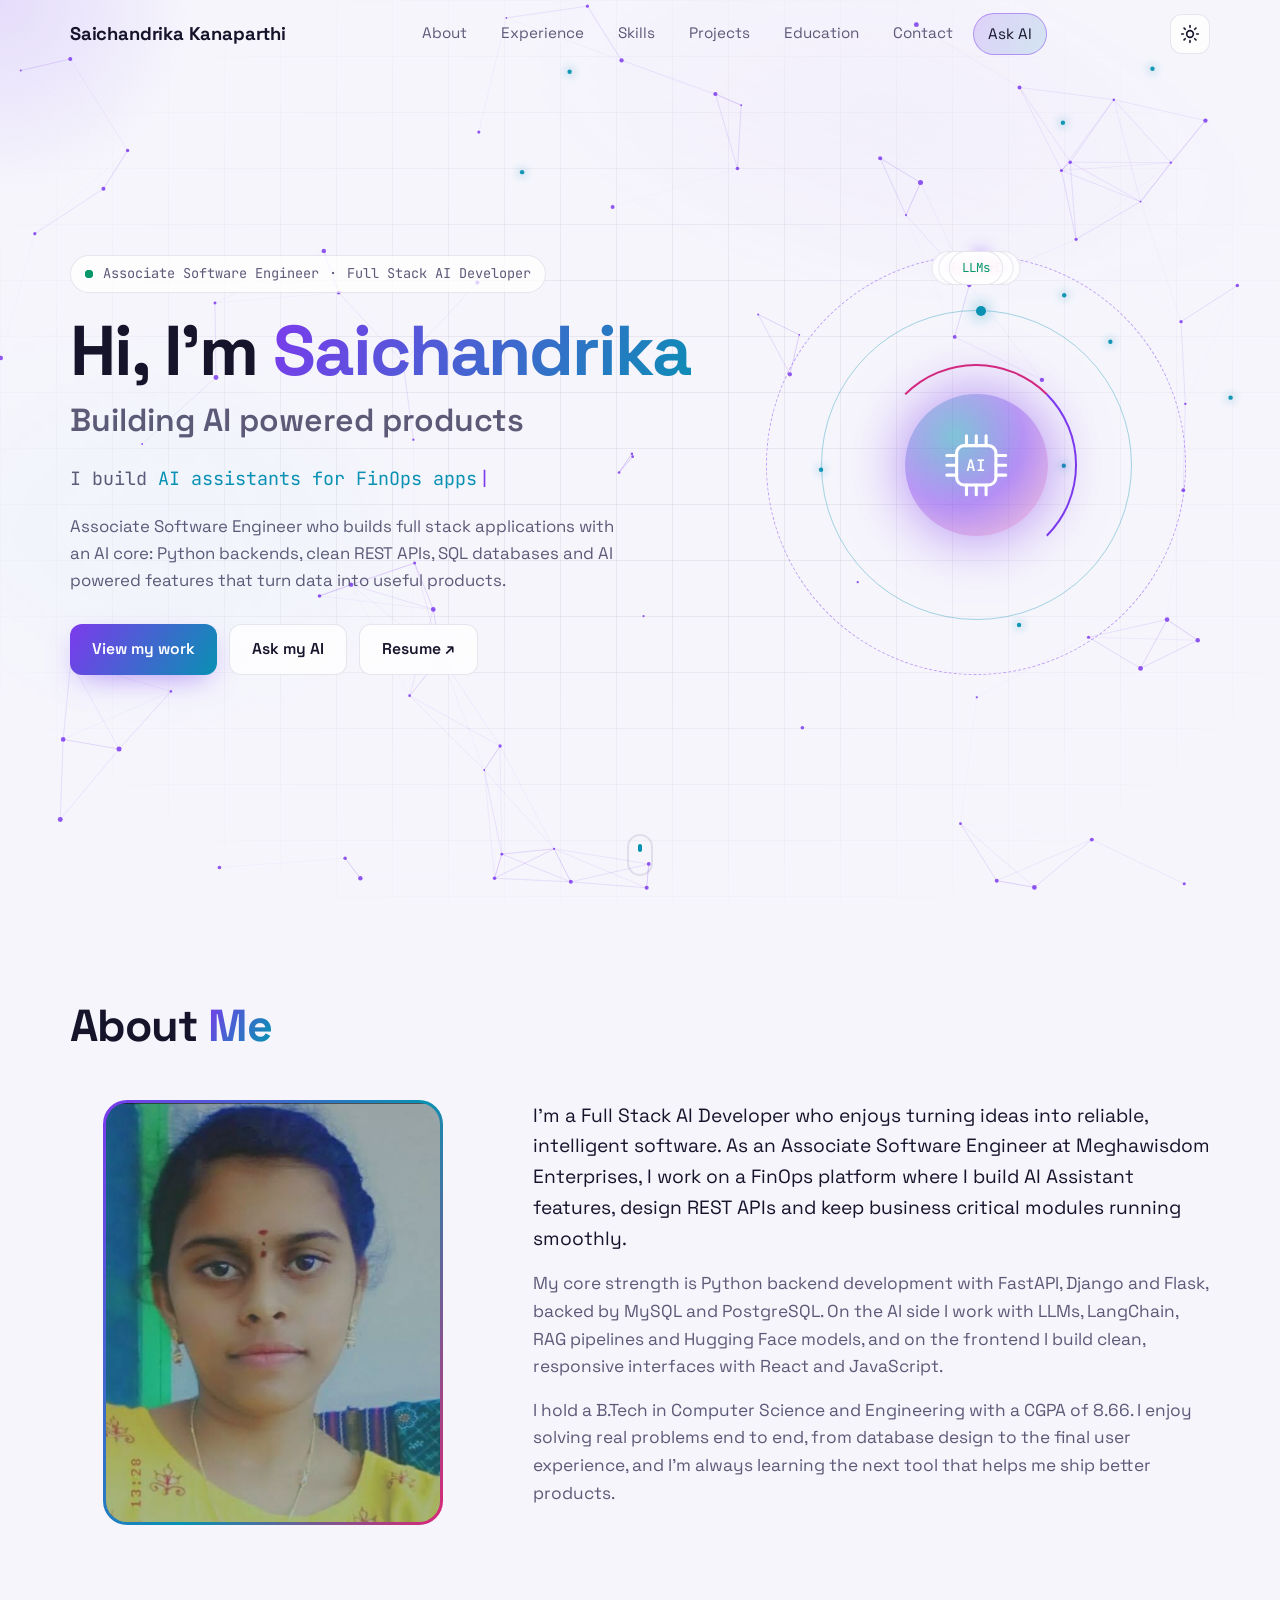
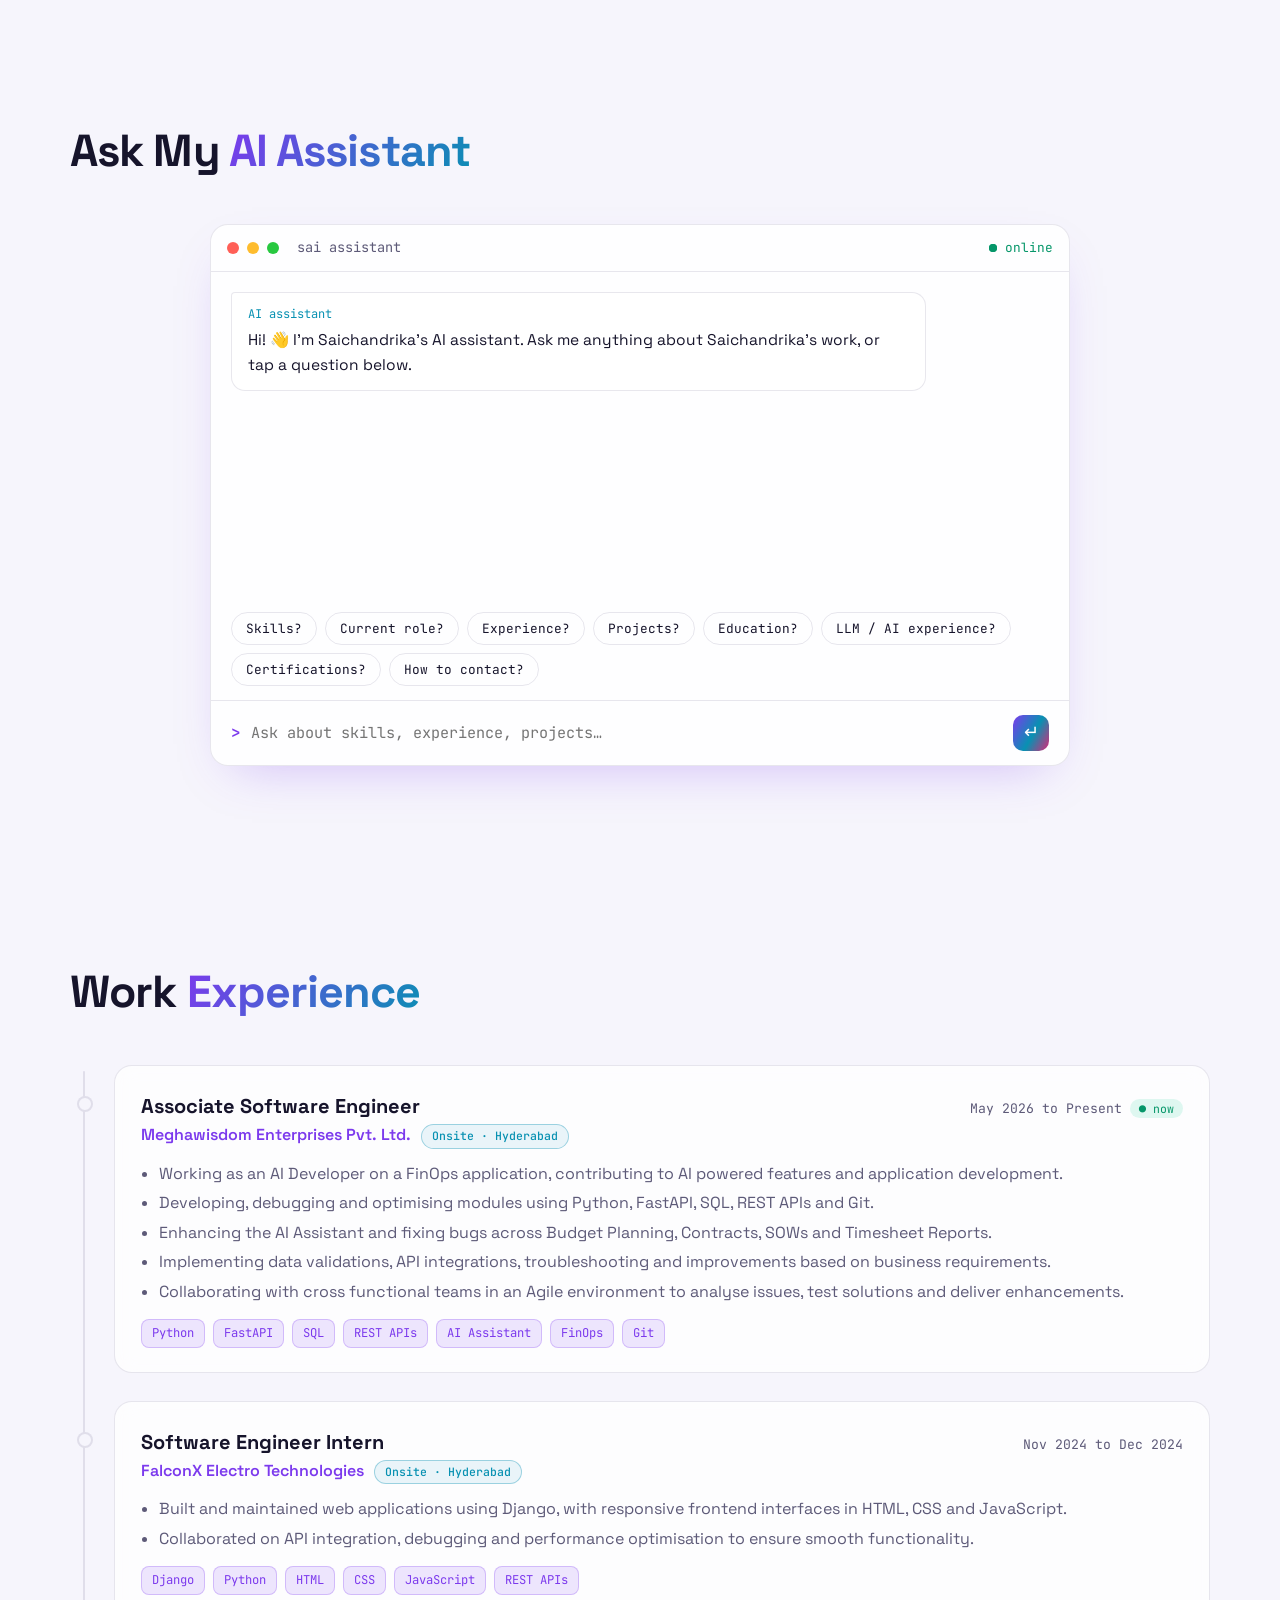
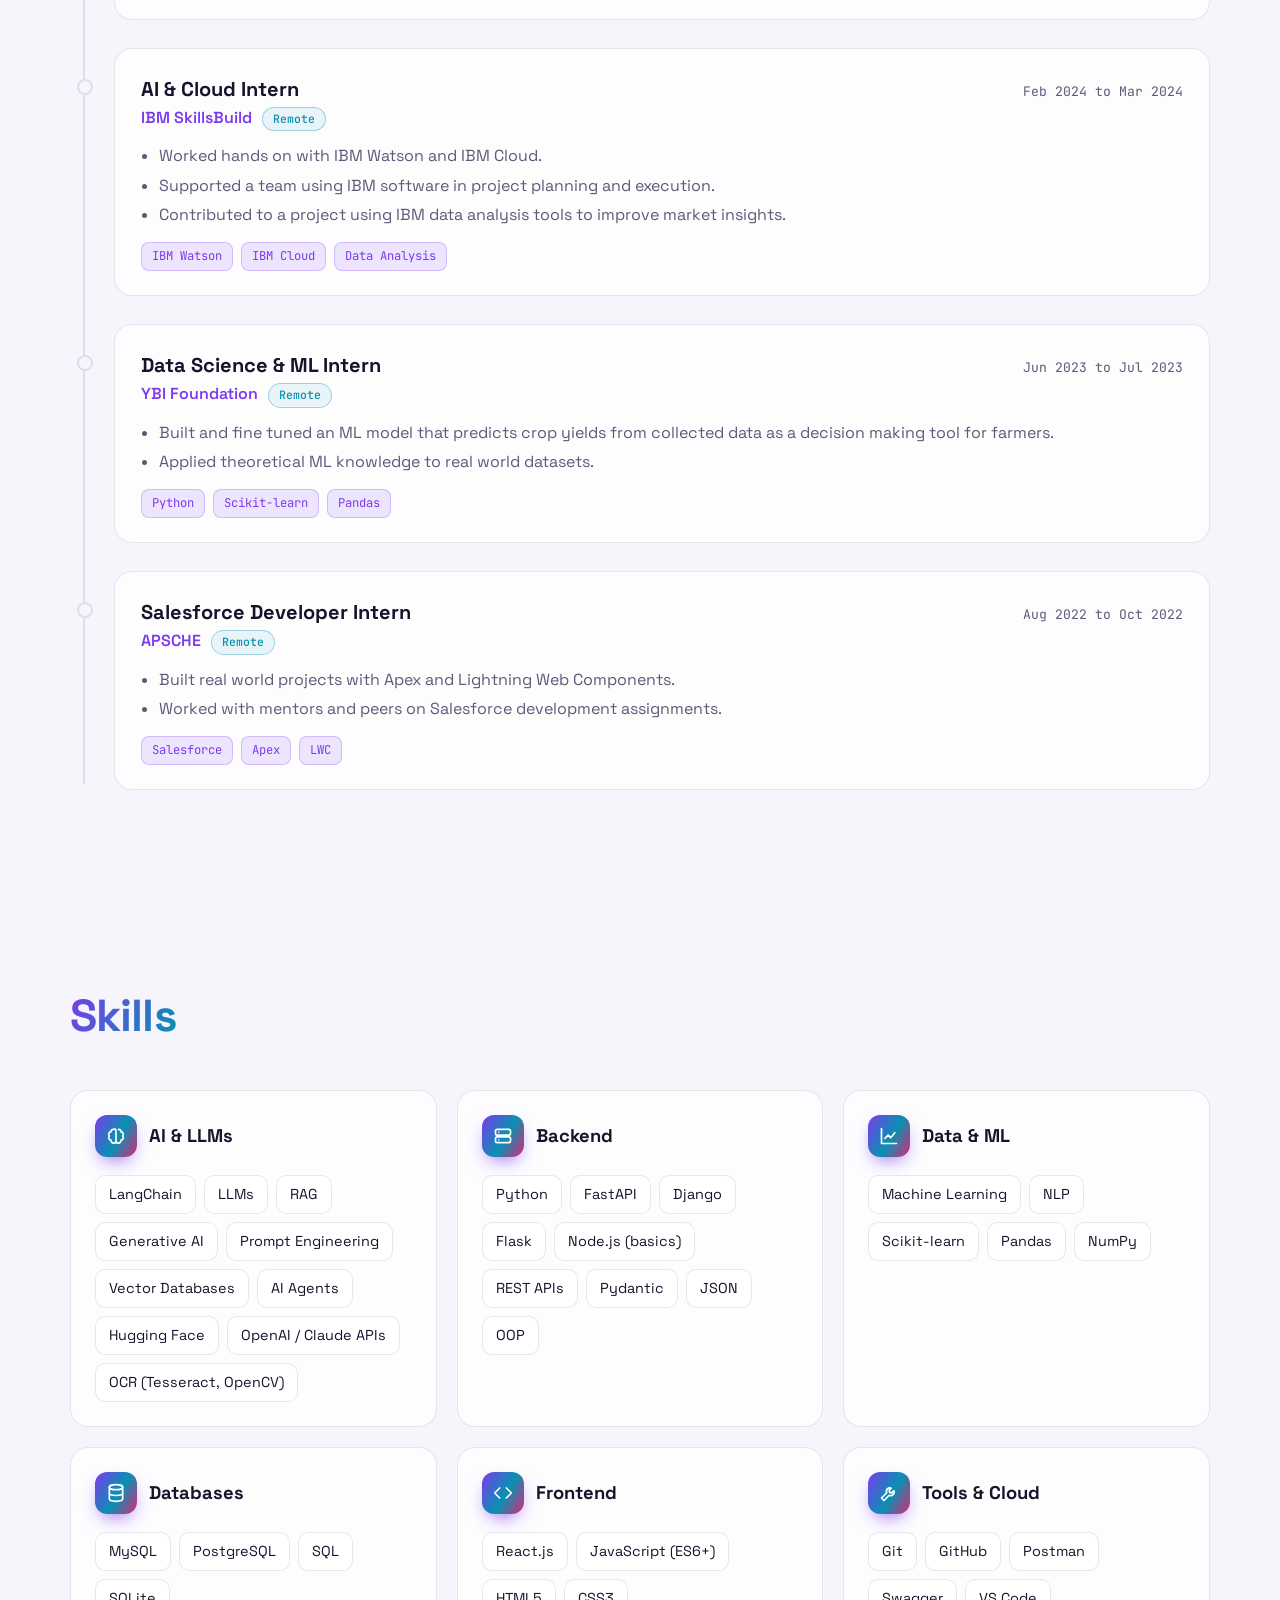
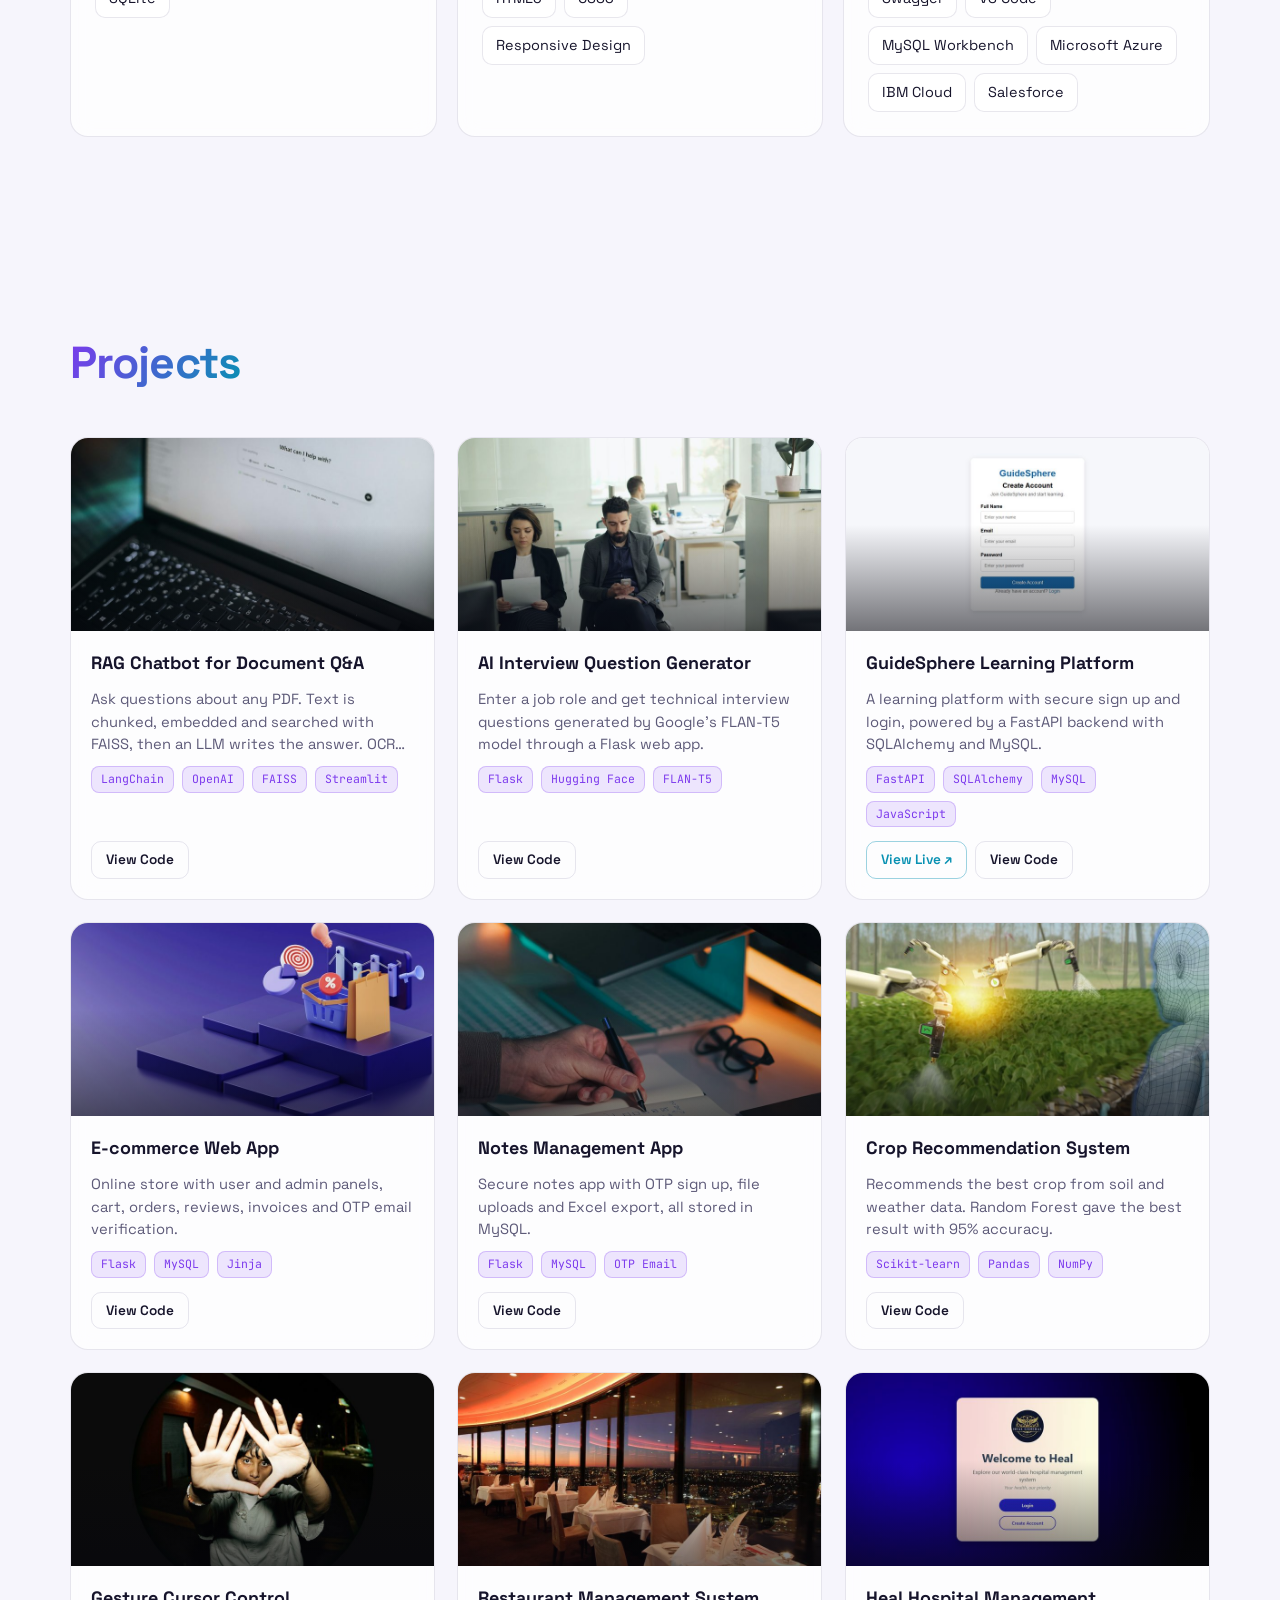
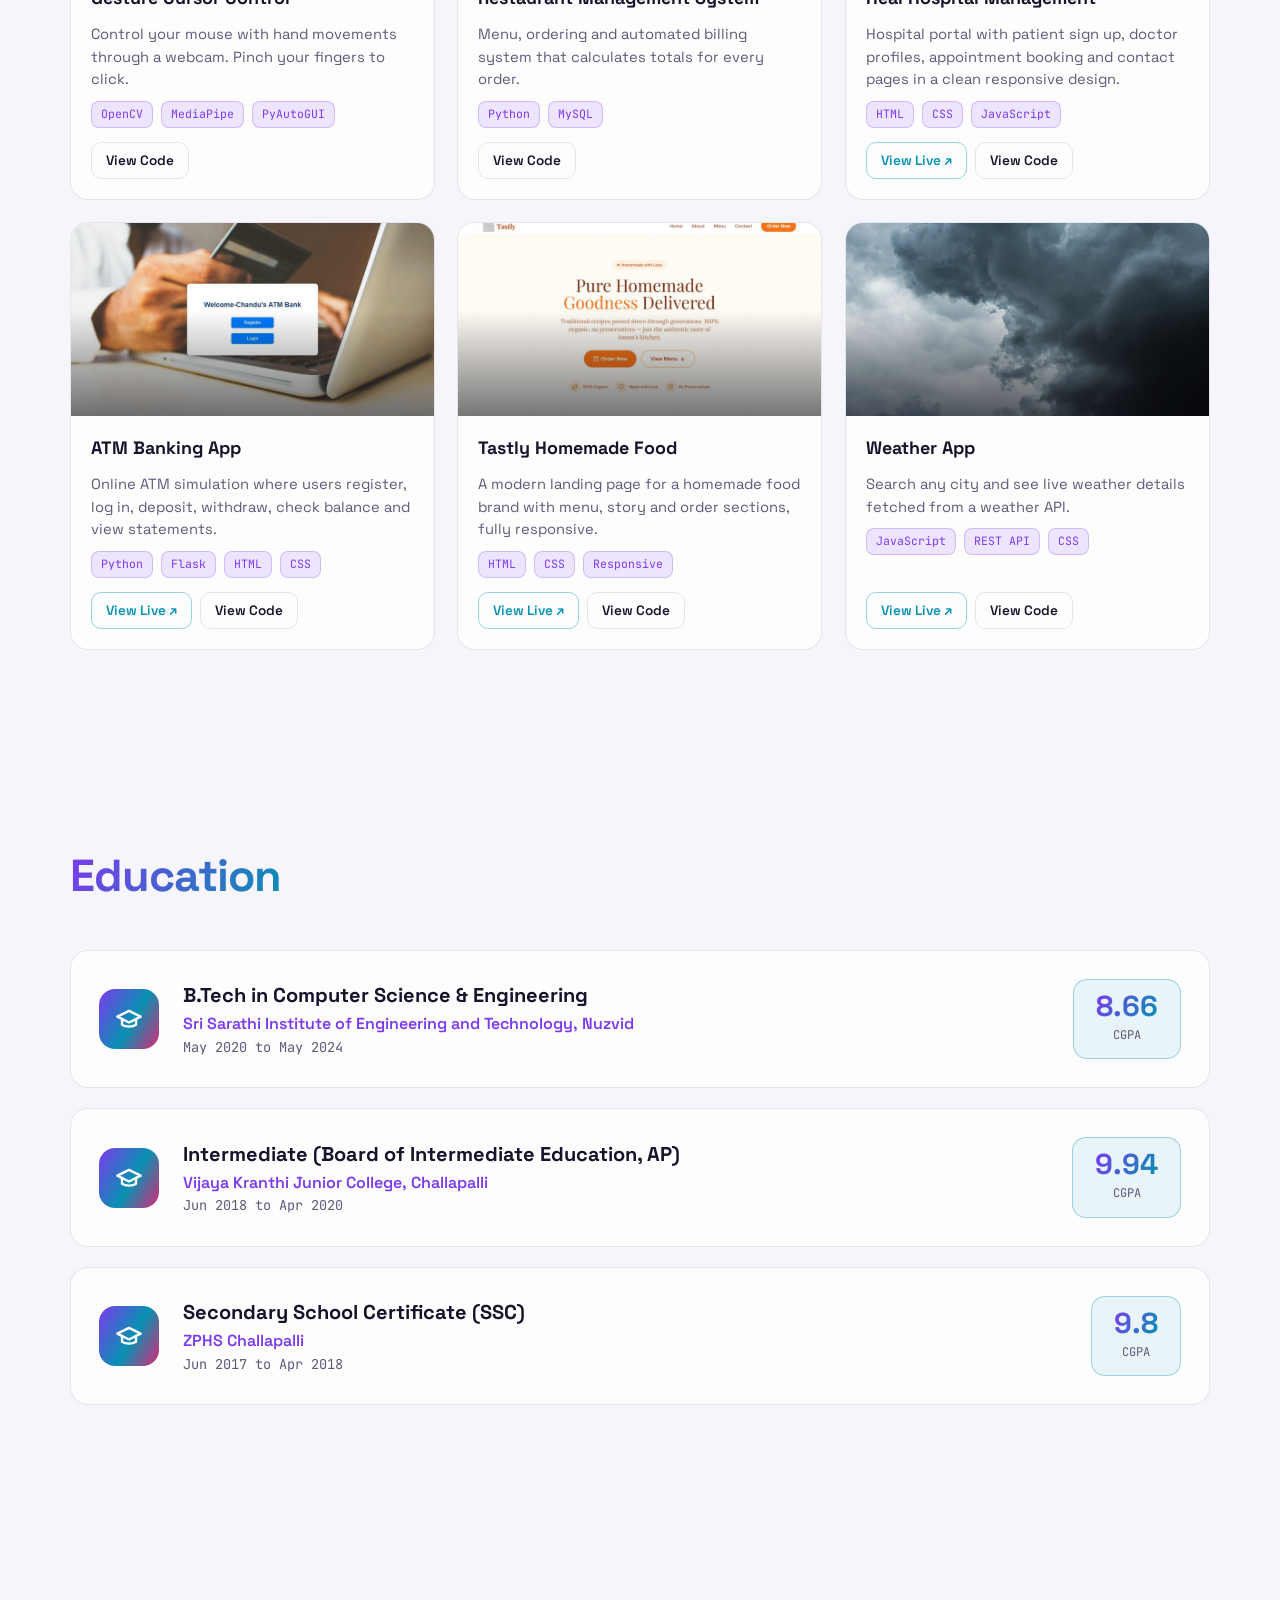
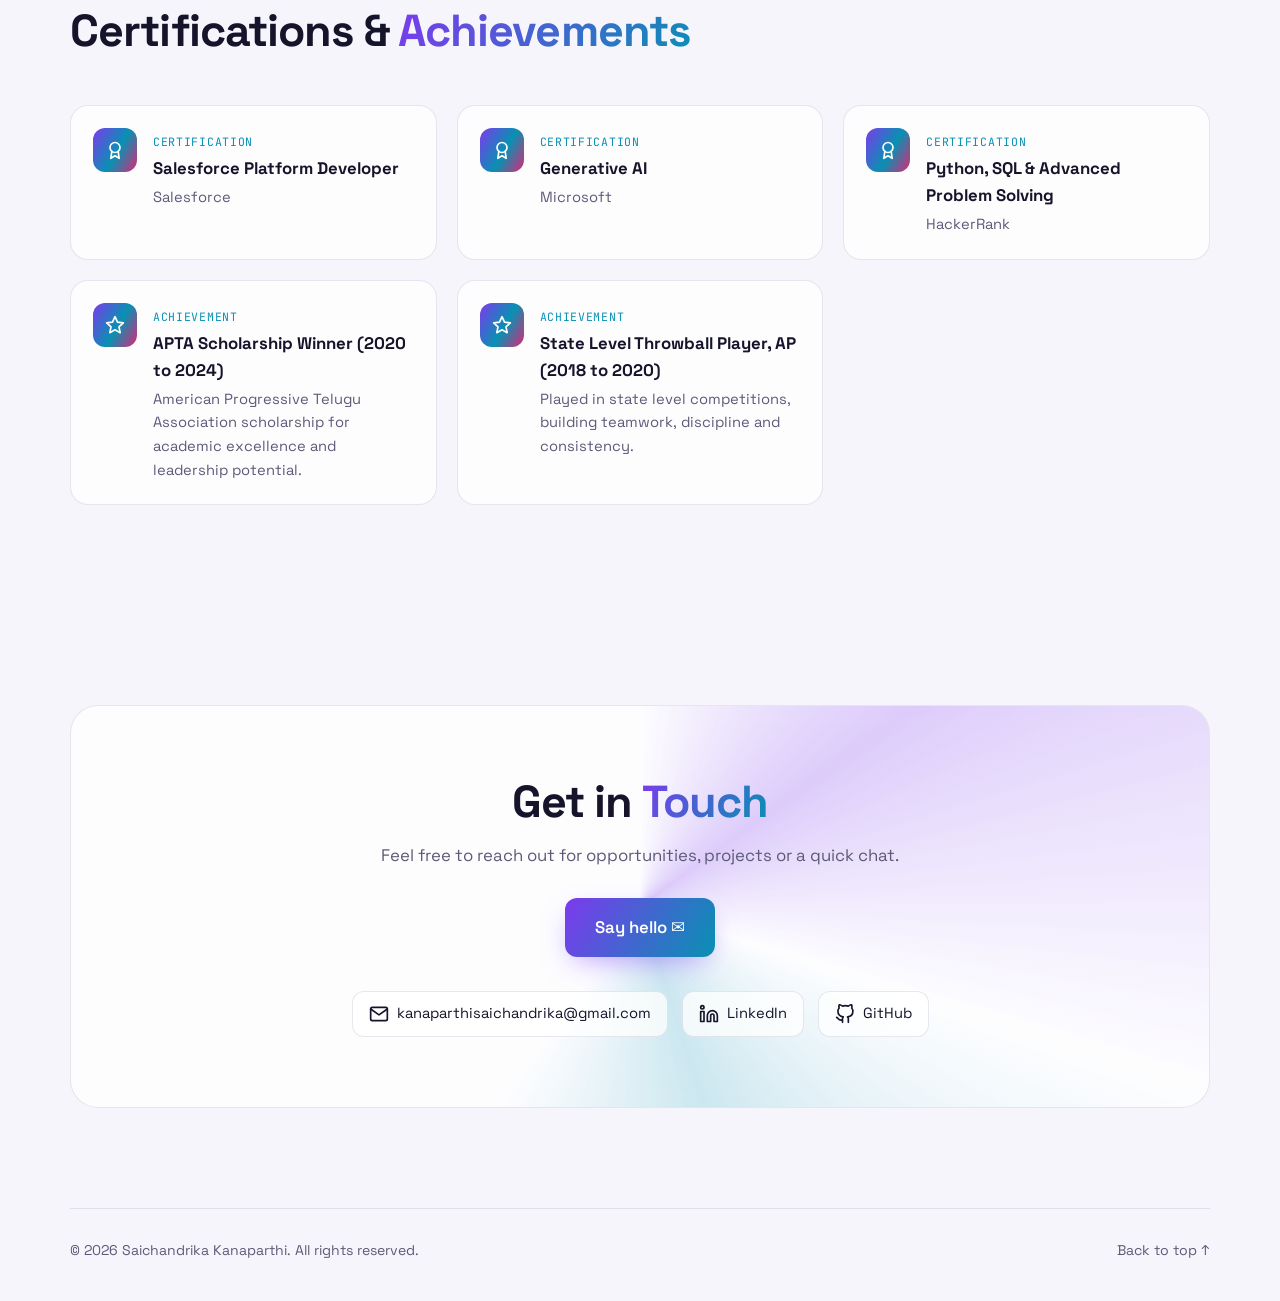
==== commit 9a39362f: "Improve hero badge and spacing on mobile" ====
--- a/portfolio/index.html
+++ b/portfolio/index.html
@@ -51,7 +51,7 @@
     <!-- HERO -->
     <section class="hero container">
       <div class="hero-text">
-        <div class="badge reveal"><span class="pulse"></span> <span data-bind="currentRole"></span> · <span data-bind="title"></span></div>
+        <div class="badge reveal"><span class="pulse"></span> <span data-bind="currentRole"></span><span class="badge-sep"> · </span><span data-bind="title"></span></div>
         <h1 class="reveal">Hi, I'm <span class="grad" data-bind="firstName"></span></h1>
         <h2 class="hero-title reveal" data-bind="tagline"></h2>
         <p class="typing reveal">I build <span id="typed"></span><span class="caret">|</span></p>
--- a/portfolio/style.css
+++ b/portfolio/style.css
@@ -539,3 +539,12 @@
 .project-links a { font-size: 0.85rem; padding: 7px 14px; font-weight: 600; }
 .project-links a.btn-live { color: var(--cyan); border-color: rgba(var(--node-2), 0.4); }
 @media (max-width: 560px) { .projects-grid { grid-template-columns: 1fr; } }
+
+/* ---- mobile polish ---- */
+@media (max-width: 560px) {
+  .badge { display: inline-grid; grid-template-columns: auto 1fr; column-gap: 10px; row-gap: 2px; border-radius: 14px; font-size: 0.78rem; }
+  .badge .pulse { grid-row: span 2; }
+  .badge-sep { display: none; }
+  .orb { width: min(260px, 70vw); }
+  .hero { padding-top: 96px; gap: 24px; }
+}
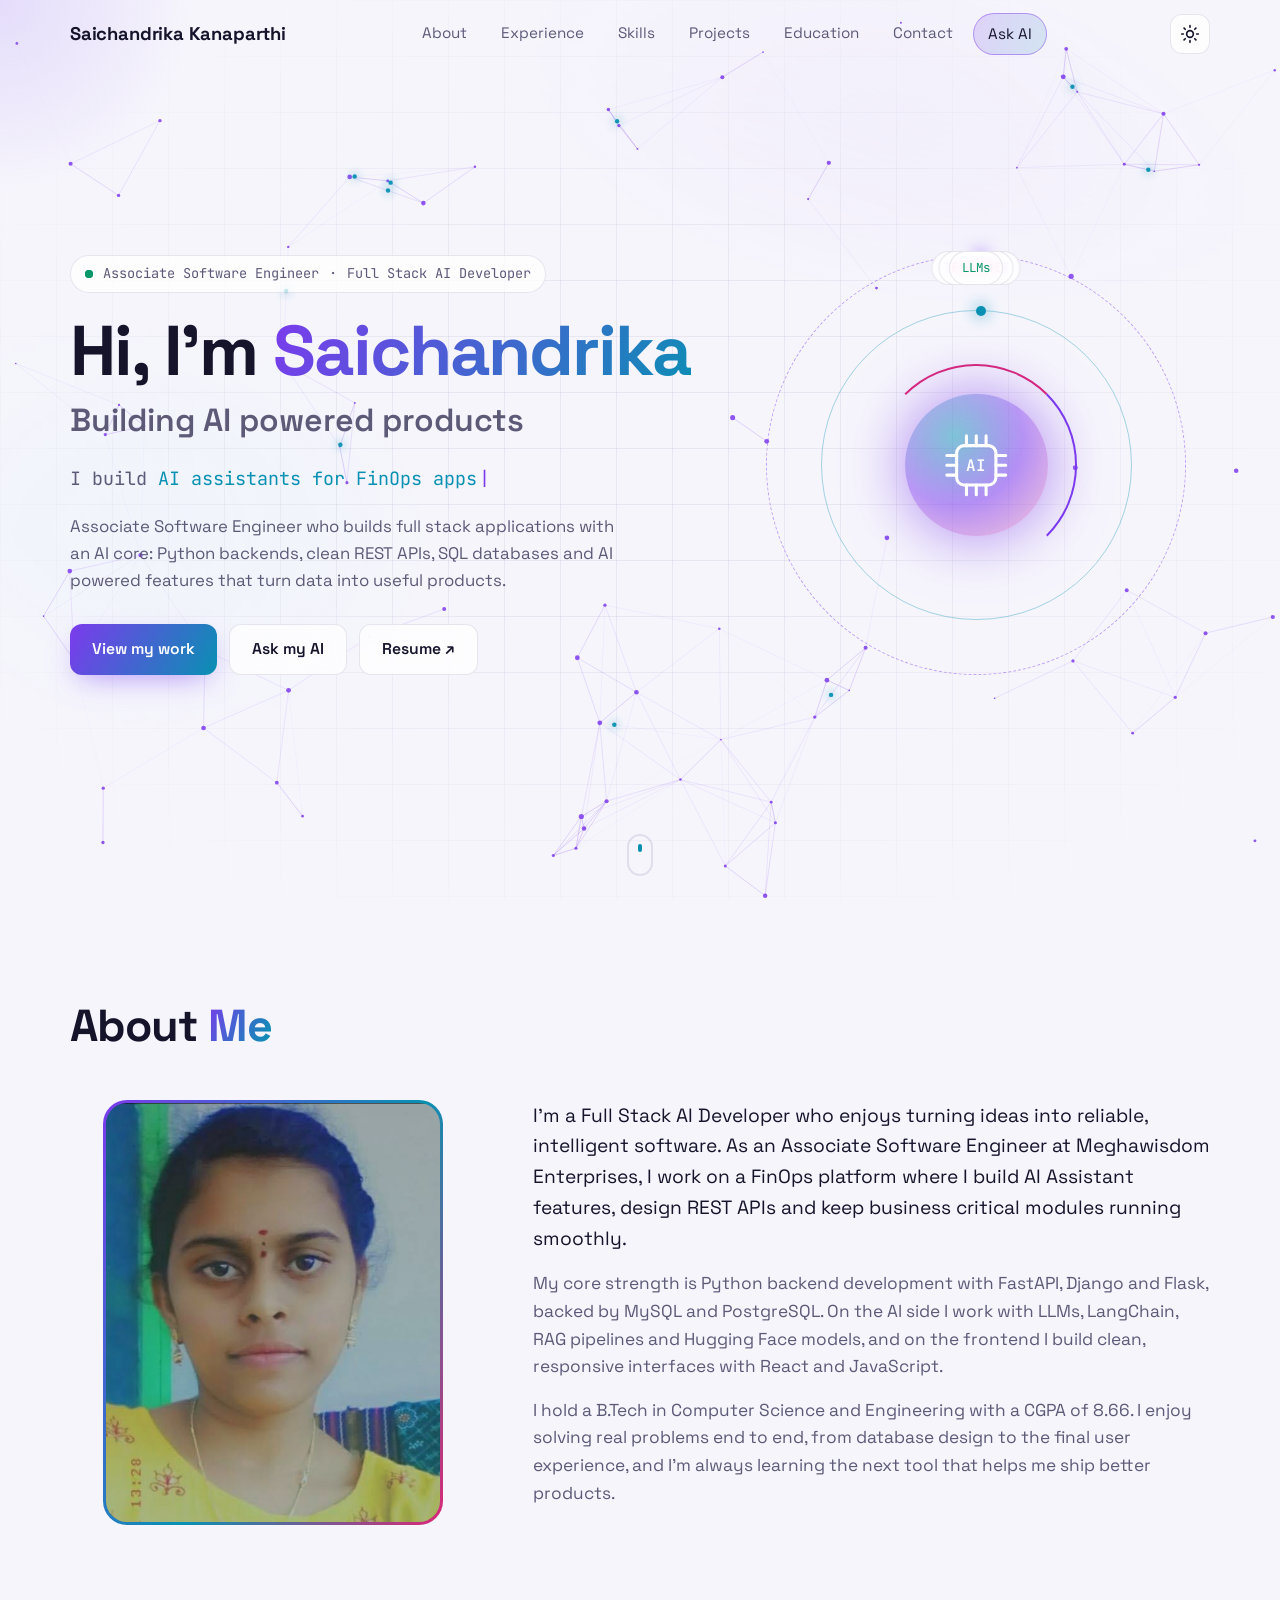
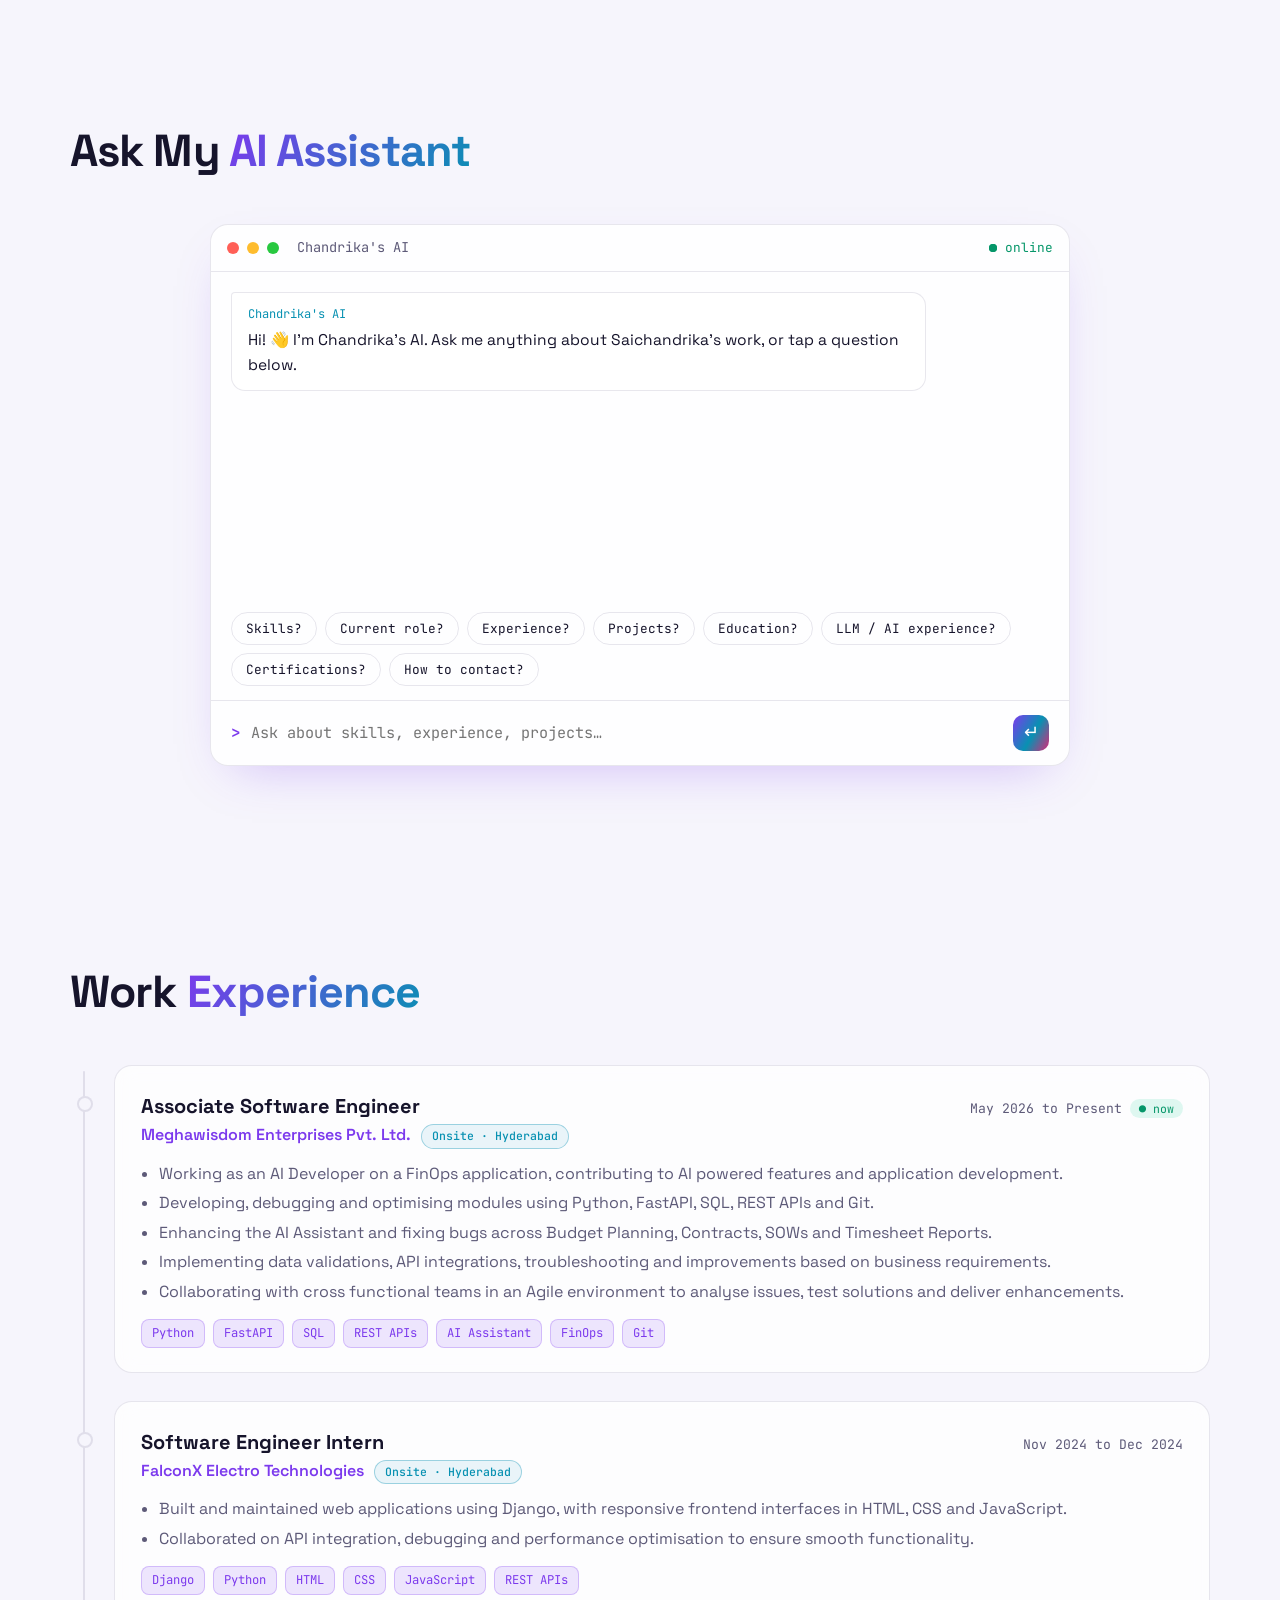
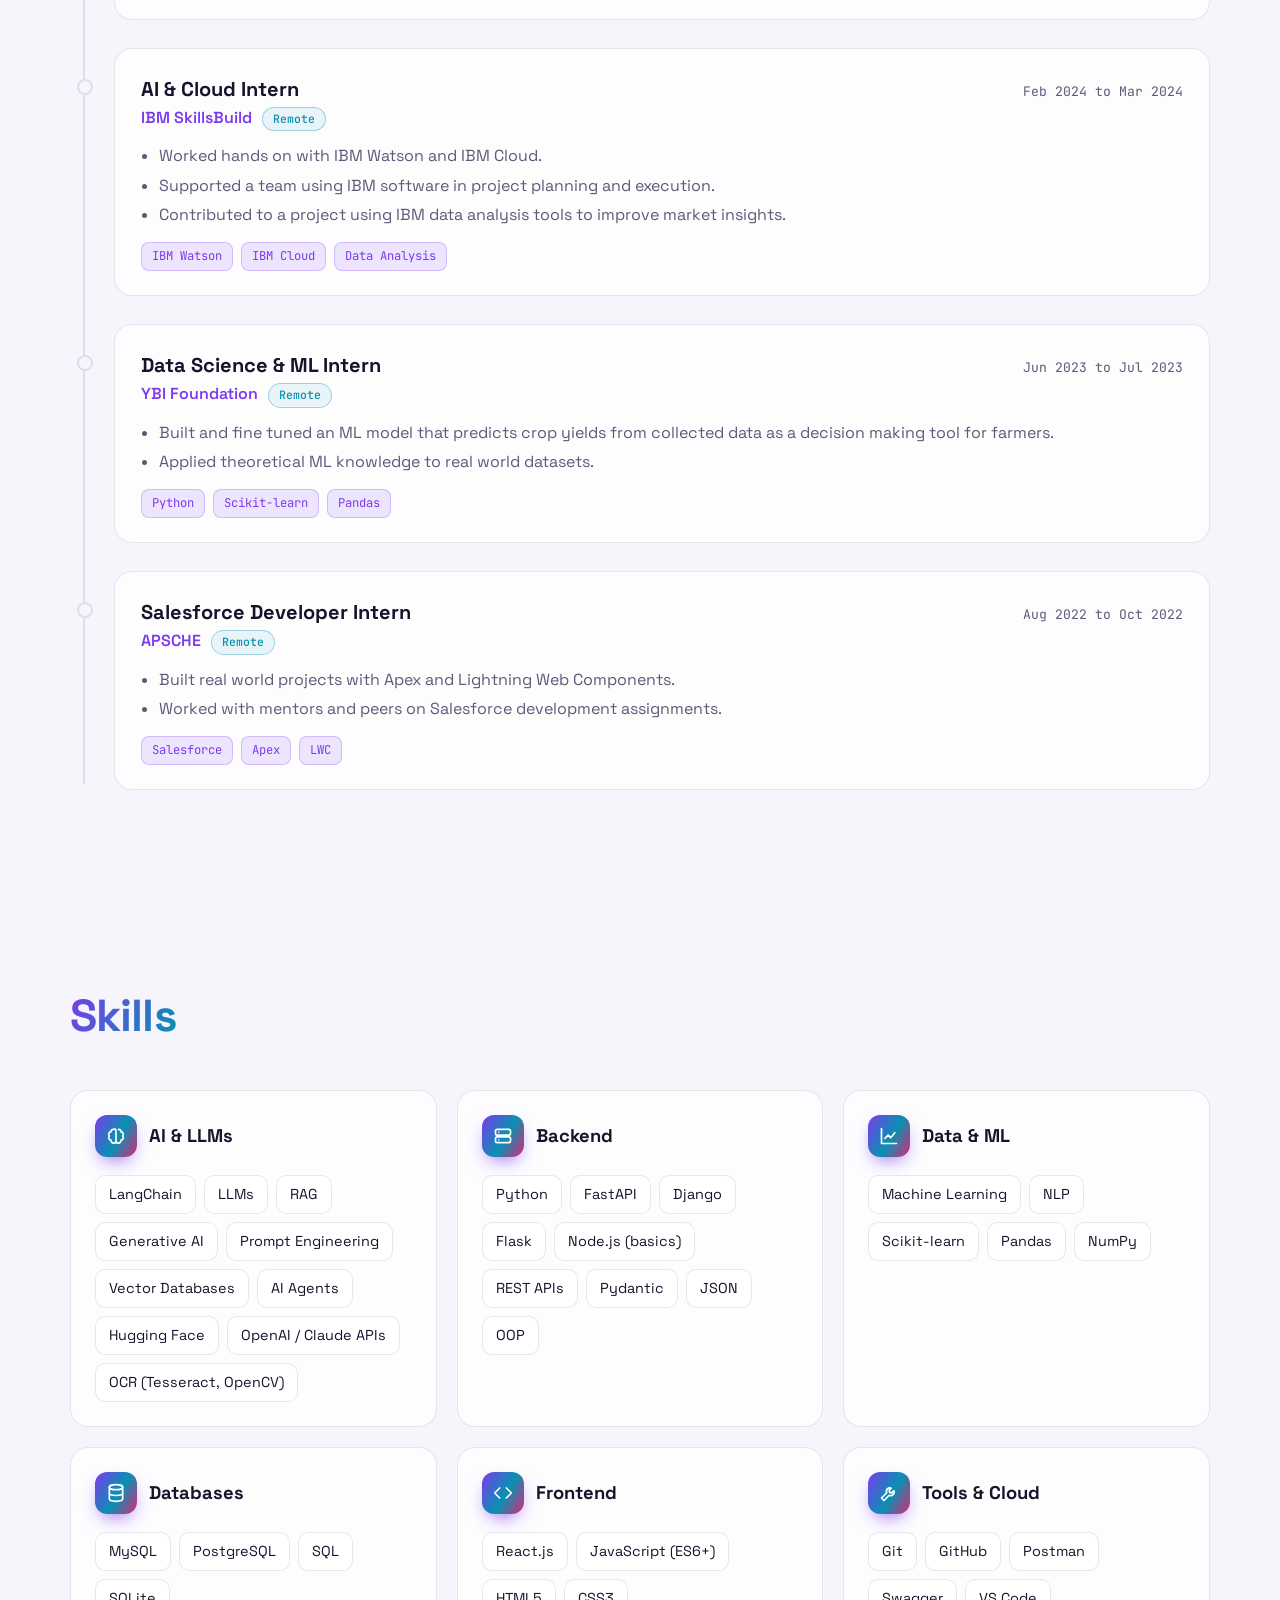
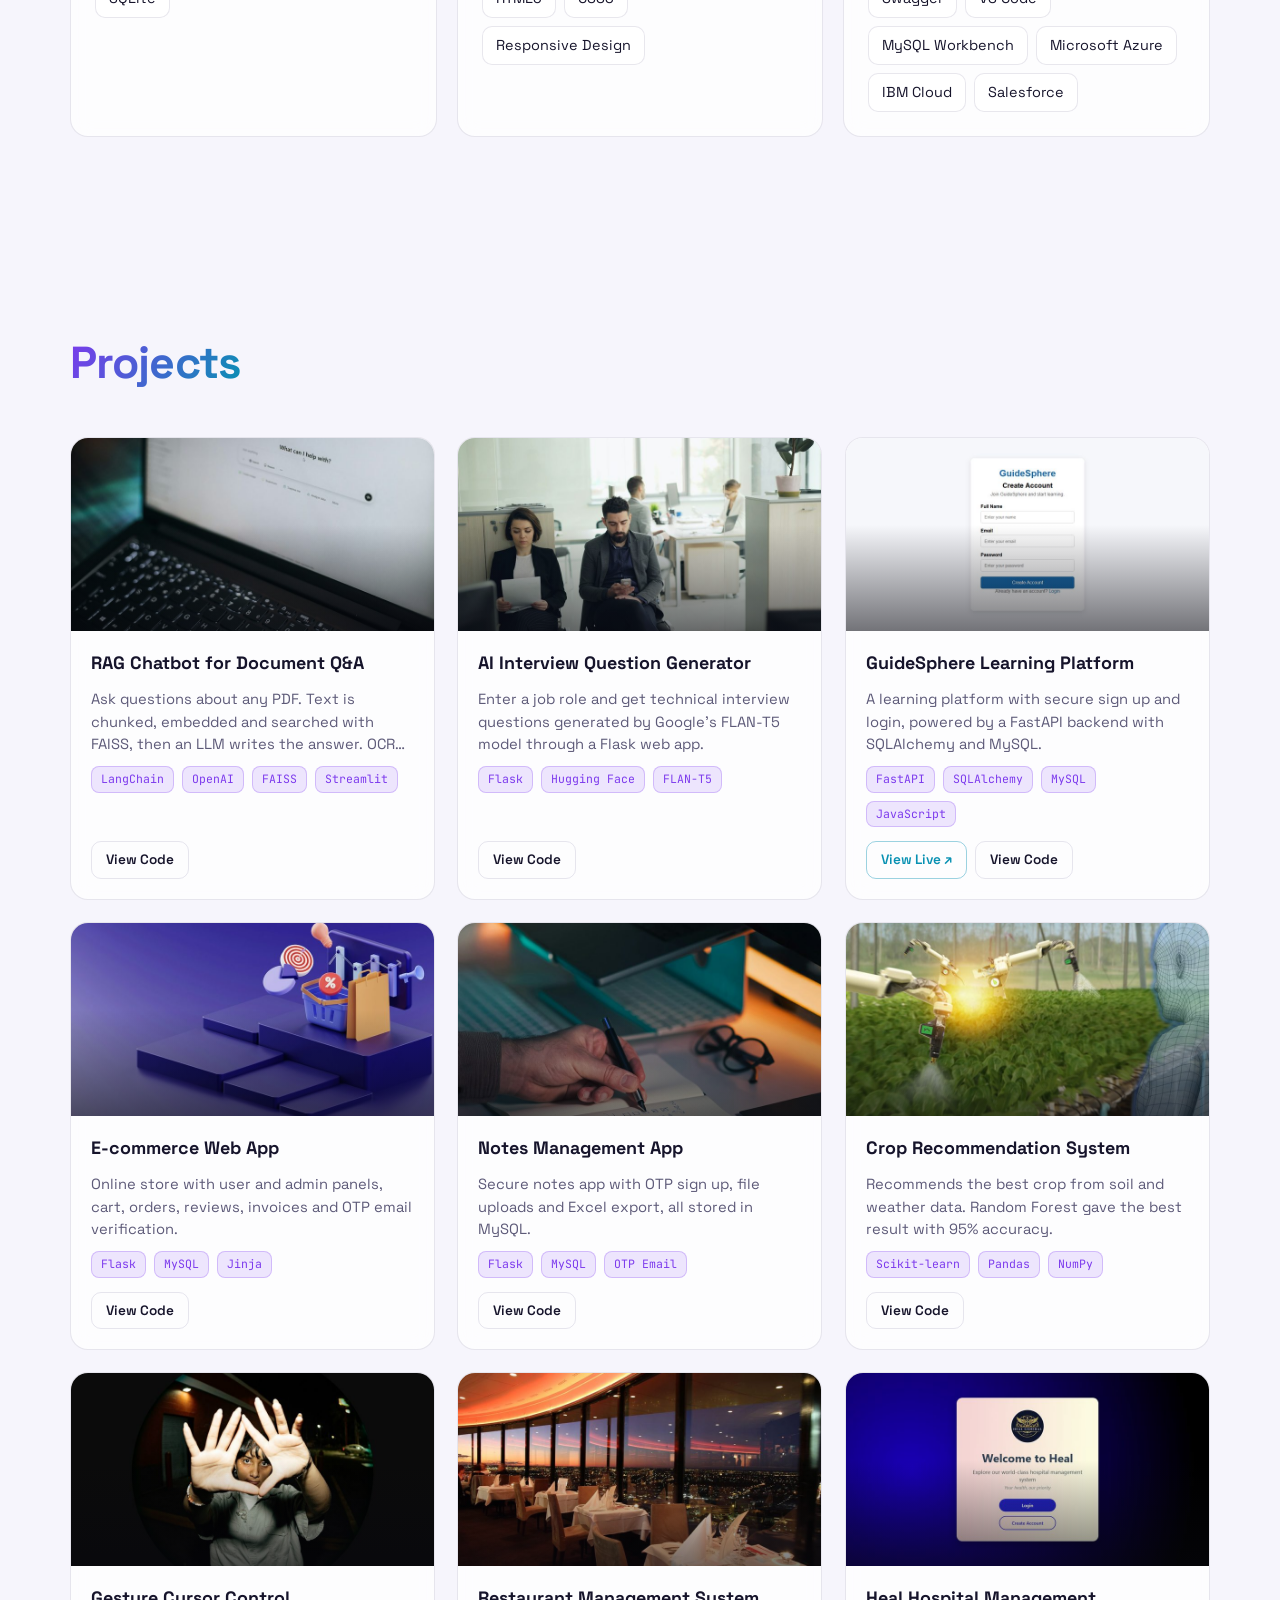
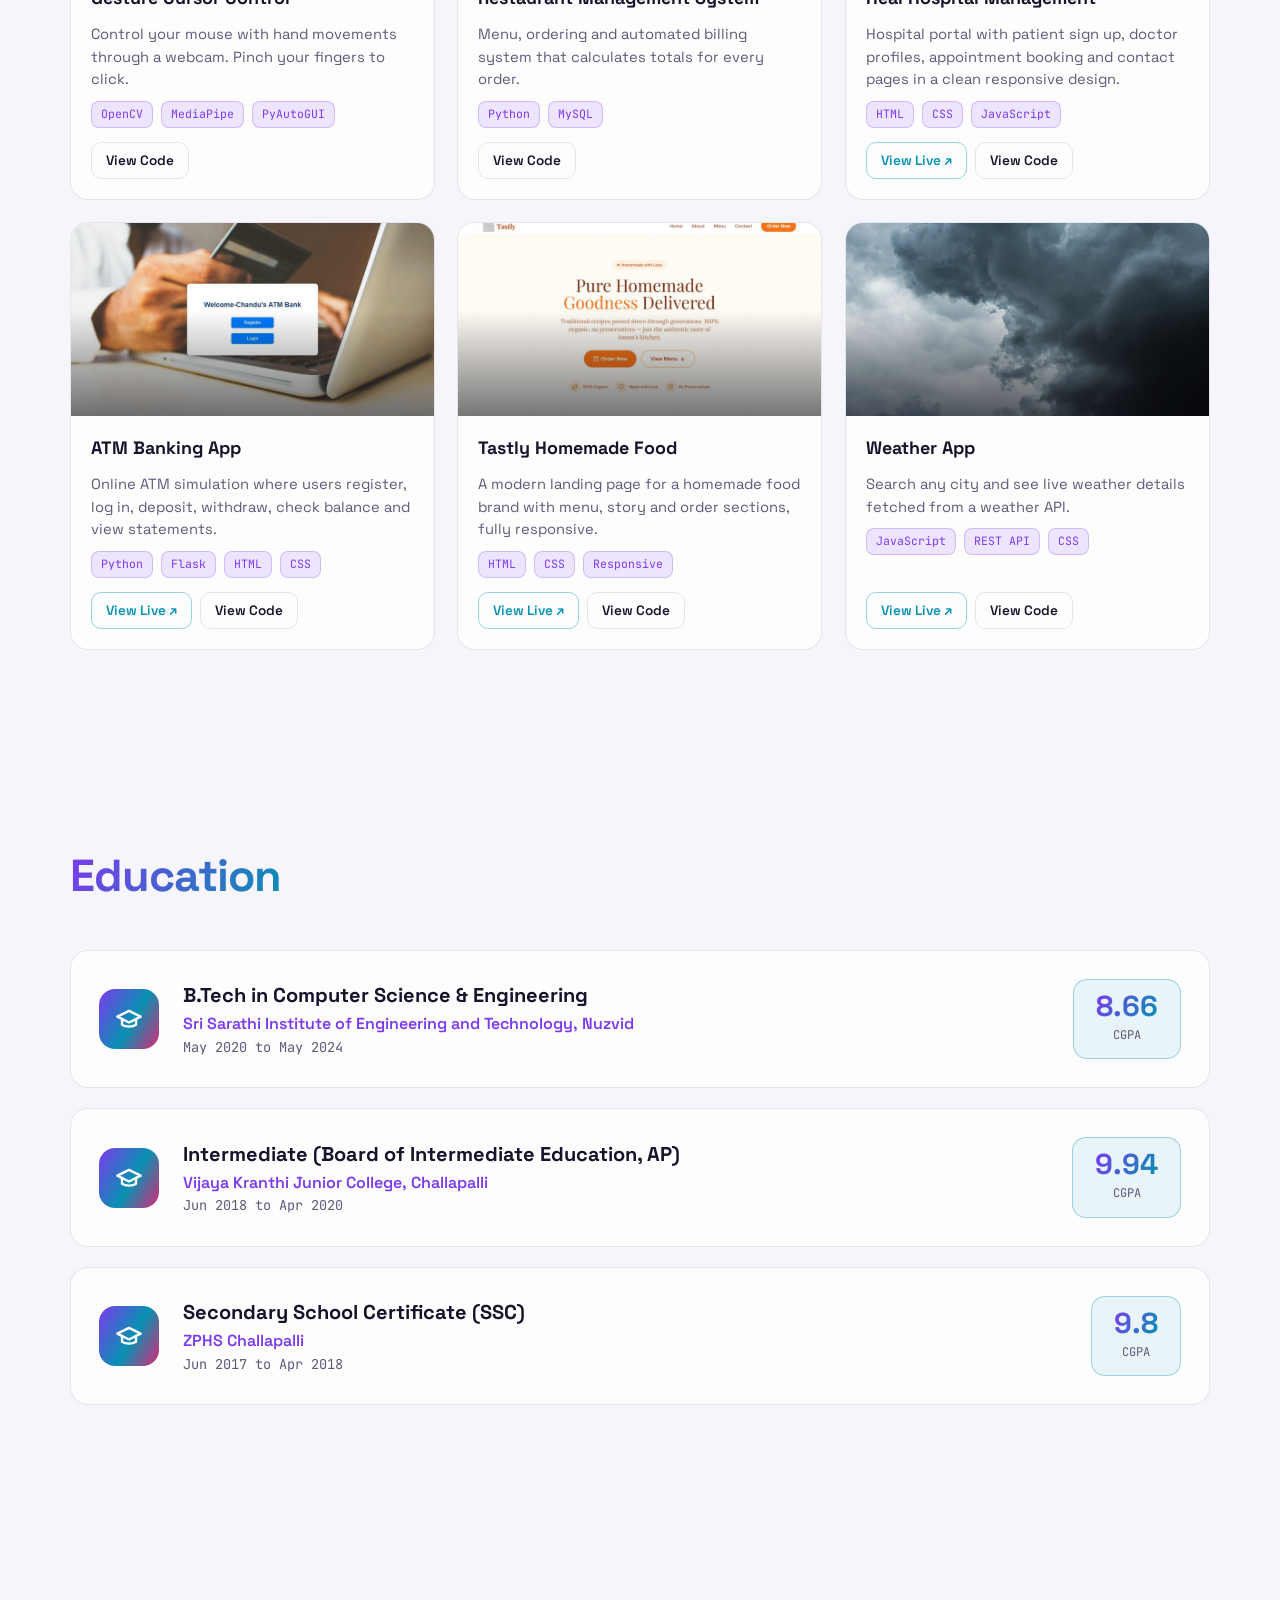
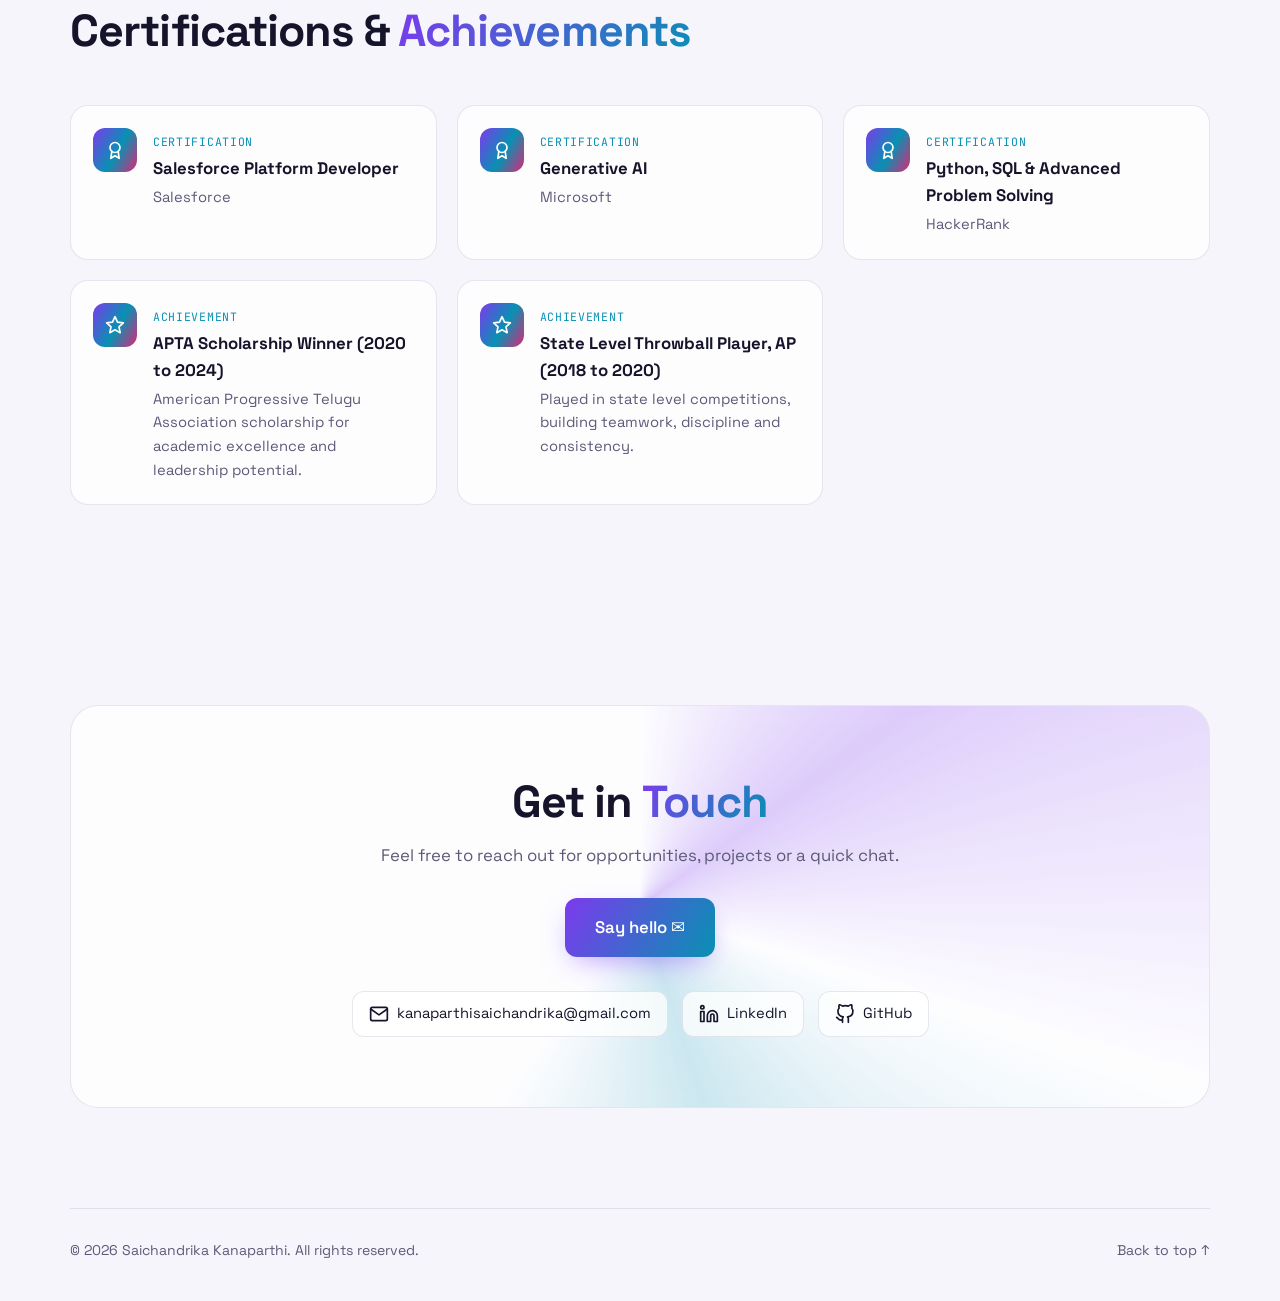
==== commit ffddb1ea: "Smooth mobile experience and rename assistant to Chandrika's AI - Stop background animation rebuildi" ====
--- a/portfolio/index.html
+++ b/portfolio/index.html
@@ -104,7 +104,7 @@
       <div class="terminal reveal">
         <div class="term-bar">
           <span class="dot red"></span><span class="dot yellow"></span><span class="dot green"></span>
-          <span class="term-title">sai assistant</span>
+          <span class="term-title">Chandrika's AI</span>
           <span class="term-status"><span class="pulse"></span> online</span>
         </div>
         <div class="term-body" id="chat" aria-live="polite"></div>
--- a/portfolio/style.css
+++ b/portfolio/style.css
@@ -268,7 +268,7 @@
 .msg { max-width: 85%; padding: 12px 16px; border-radius: 14px; white-space: pre-line; }
 .msg.bot { background: var(--card); border: 1px solid var(--border); align-self: flex-start; border-top-left-radius: 4px; }
 .msg.user { background: var(--grad); color: #fff; align-self: flex-end; border-top-right-radius: 4px; font-family: var(--mono); font-size: 0.9rem; }
-.msg.bot::before { content: "AI assistant"; display: block; font-family: var(--mono); font-size: 0.75rem; color: var(--cyan); margin-bottom: 4px; }
+.msg.bot::before { content: "Chandrika's AI"; display: block; font-family: var(--mono); font-size: 0.75rem; color: var(--cyan); margin-bottom: 4px; }
 .thinking span { display: inline-block; width: 6px; height: 6px; margin-right: 4px; border-radius: 50%; background: var(--muted); animation: bounce 1s infinite; }
 .thinking span:nth-child(2) { animation-delay: 0.15s; } .thinking span:nth-child(3) { animation-delay: 0.3s; }
 @keyframes bounce { 50% { transform: translateY(-5px); opacity: 0.4; } }
@@ -548,3 +548,20 @@
   .orb { width: min(260px, 70vw); }
   .hero { padding-top: 96px; gap: 24px; }
 }
+
+/* ---- smooth performance on phones & tablets ---- */
+@media (max-width: 900px), (hover: none) {
+  .hero { min-height: auto; padding-bottom: 40px; }
+  .cursor-glow { display: none; }
+  .card, .stat, .btn-ghost, .badge, .orbit span, .terminal, .contact-card { backdrop-filter: none; -webkit-backdrop-filter: none; }
+  .card { background: color-mix(in srgb, var(--bg-2) 92%, transparent); }
+  .grad { animation: none; }
+  .scanline { display: none; }
+  .contact-card::before { animation: none; }
+  .project-img img, .project:hover .project-img img { transform: none; transition: none; }
+  .reveal { transform: translateY(16px); transition-duration: 0.5s; }
+}
+@media (max-width: 560px) {
+  /* keep space for two lines so the typing text never pushes the page up and down */
+  .typing { min-height: 3.6em; }
+}
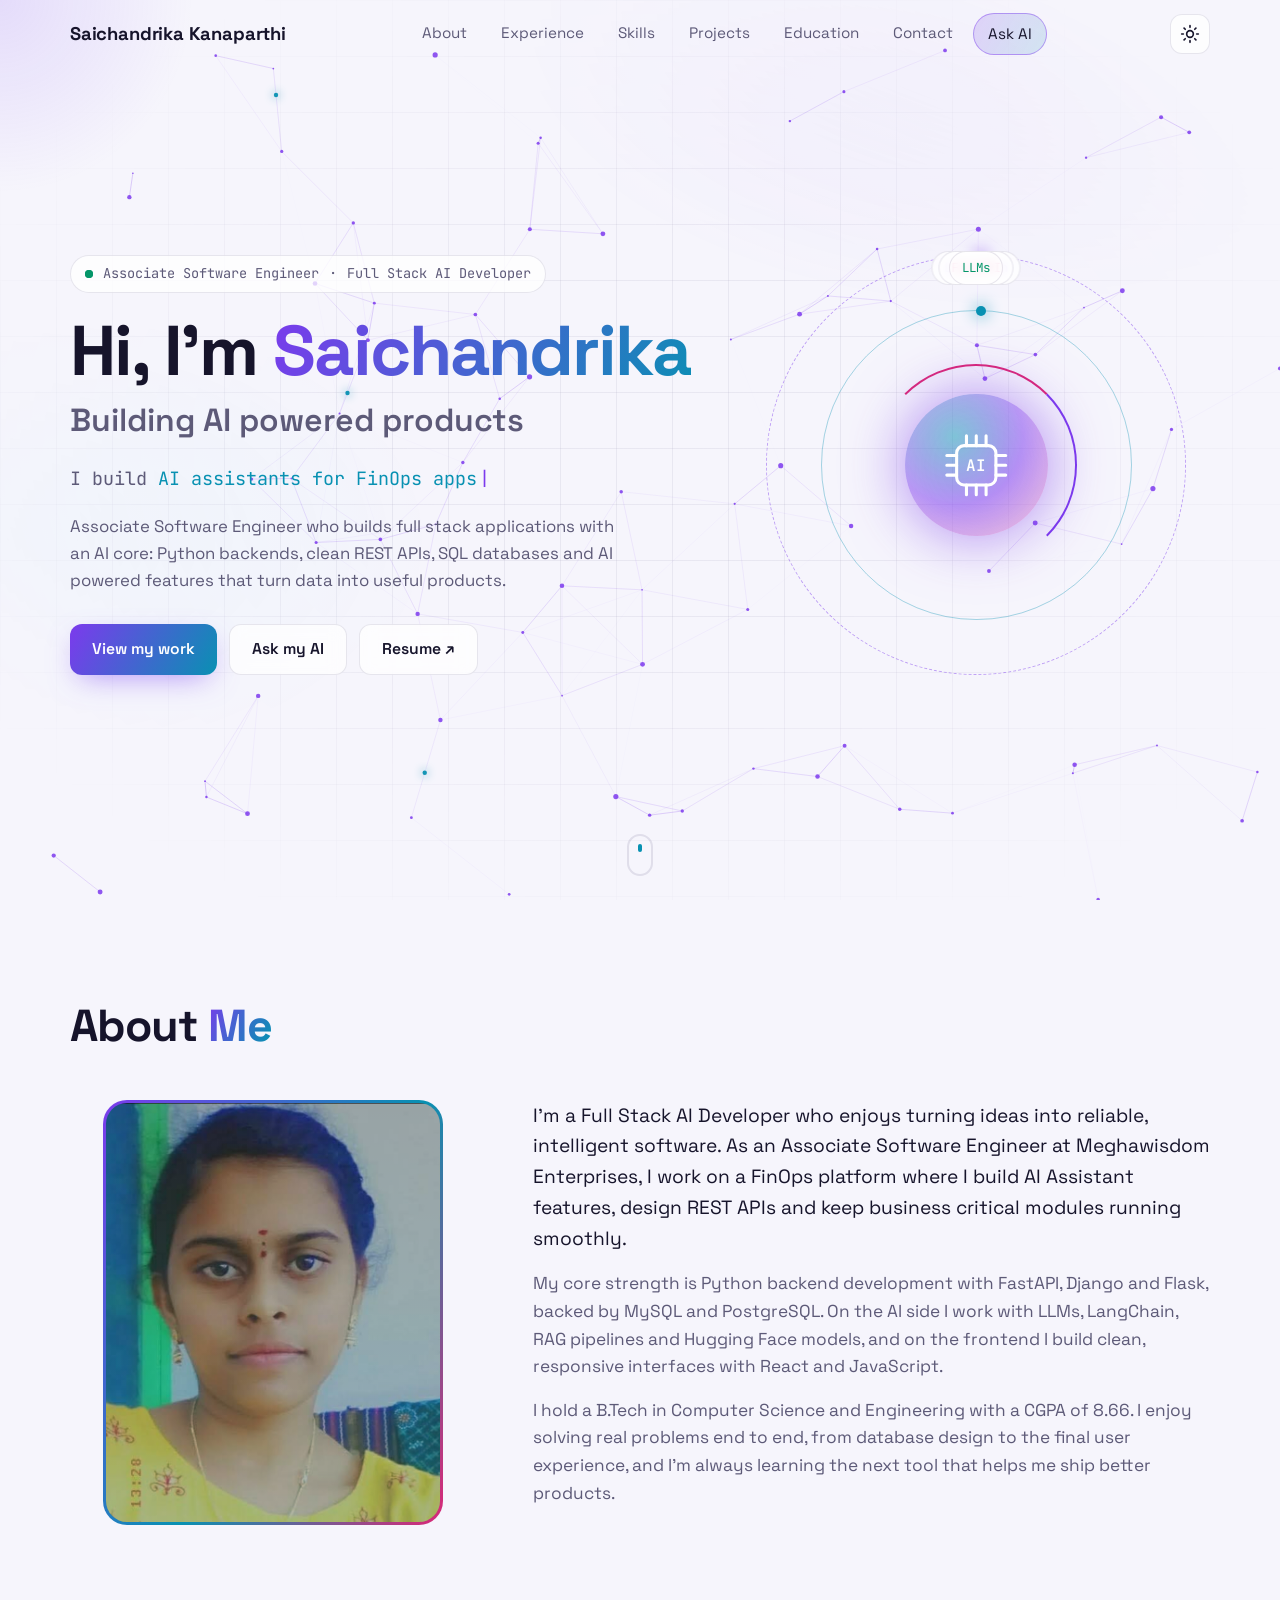
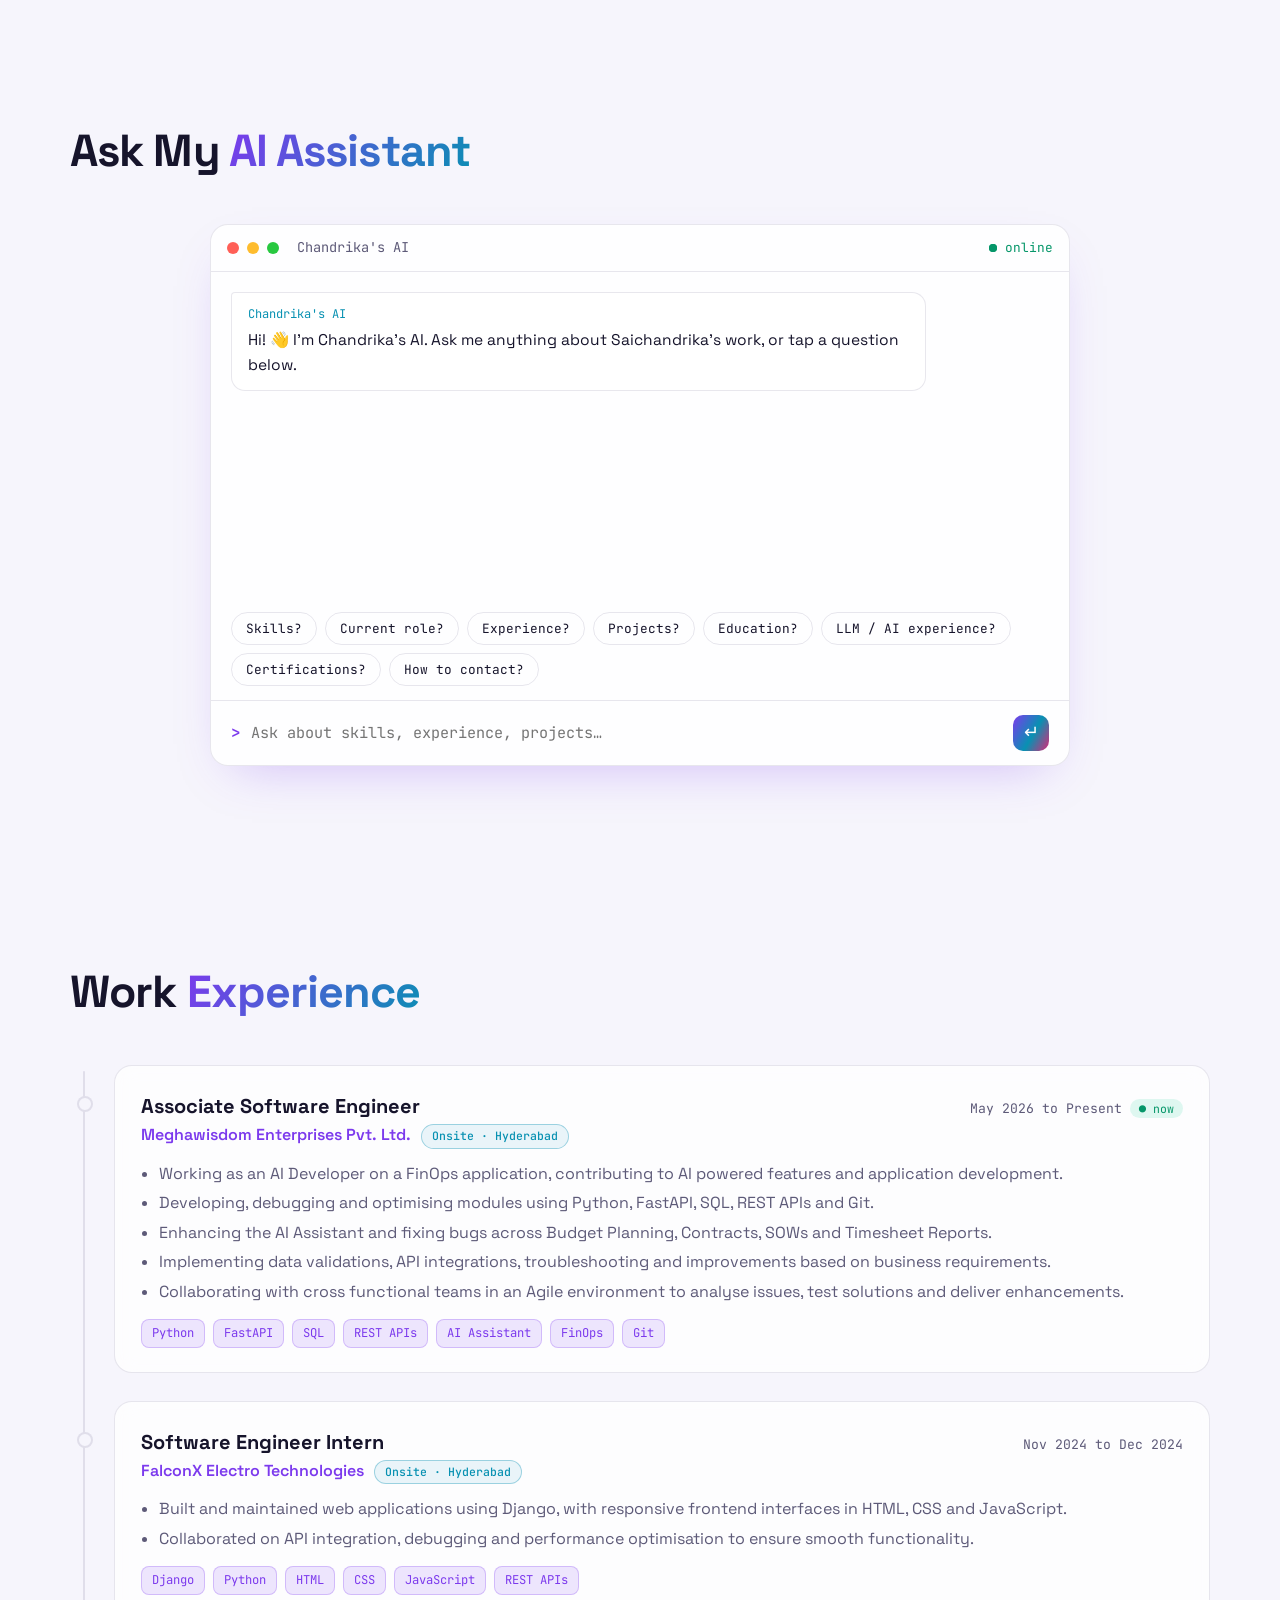
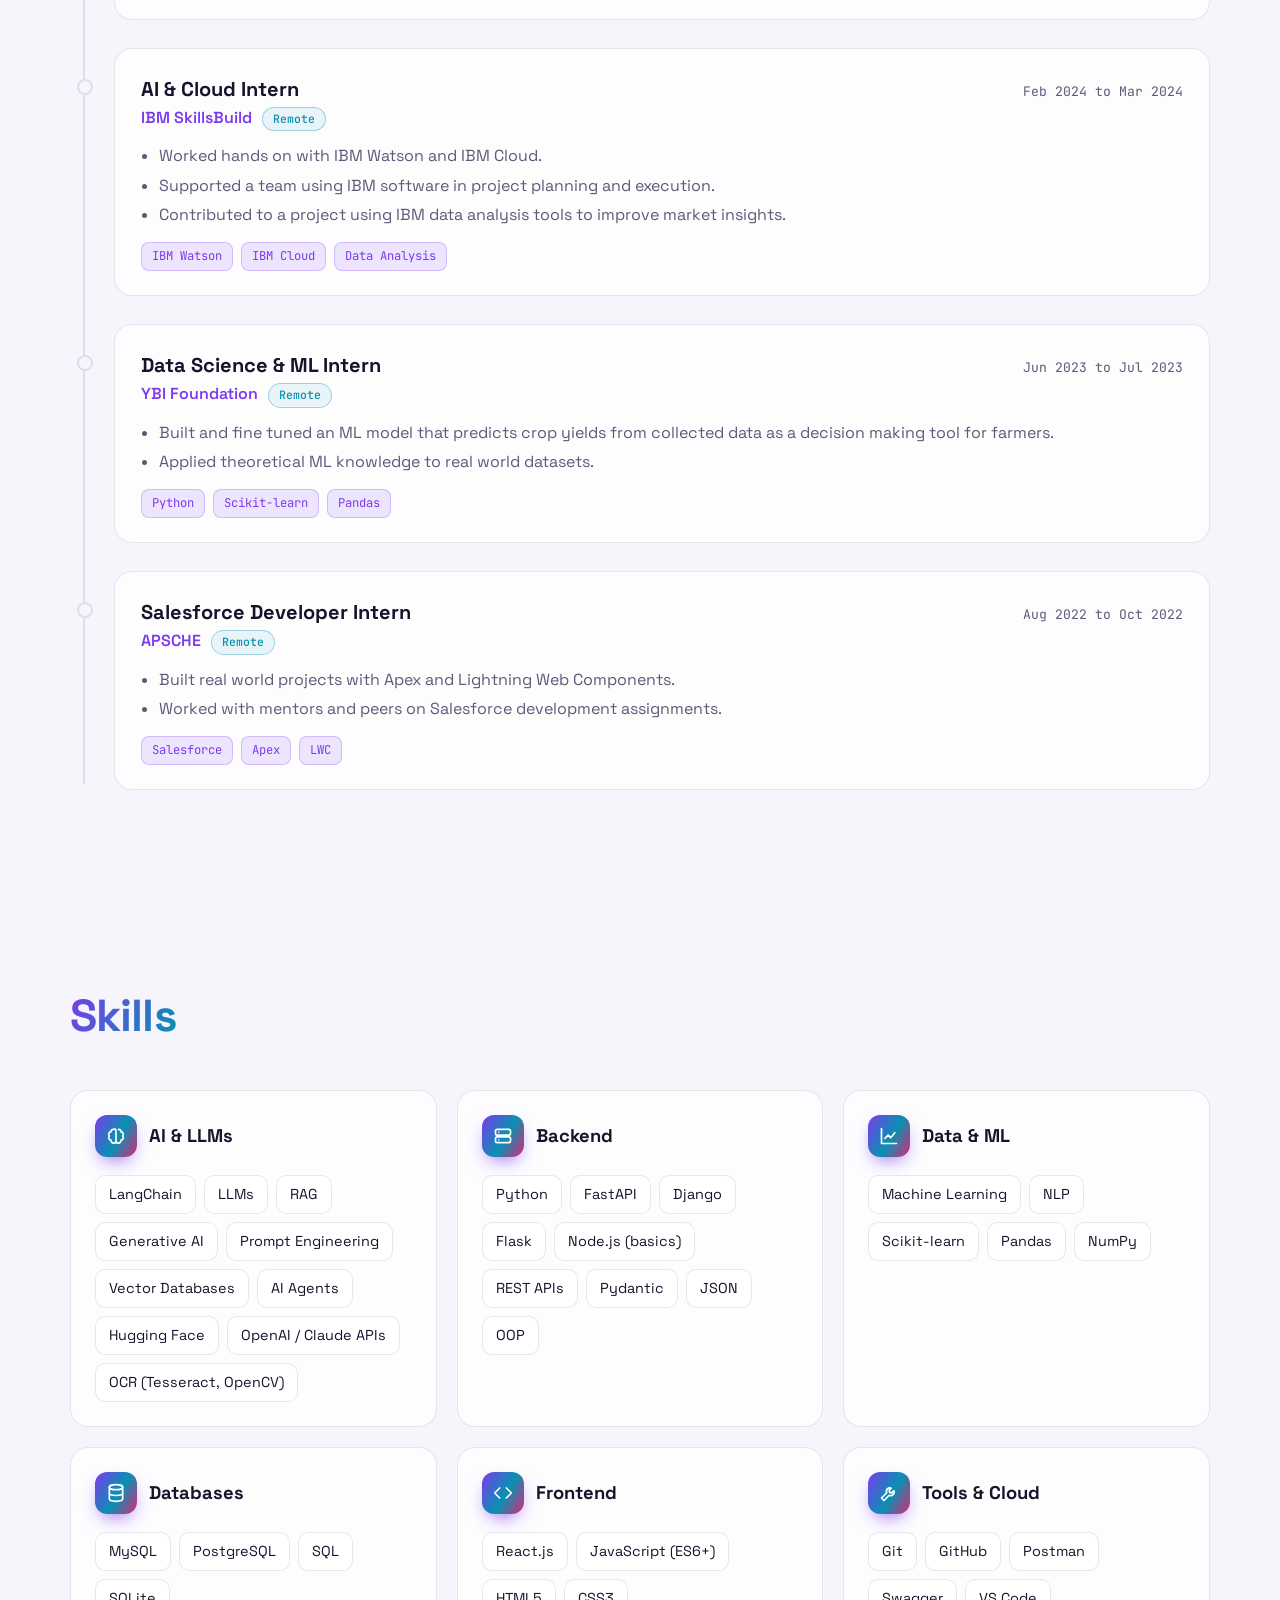
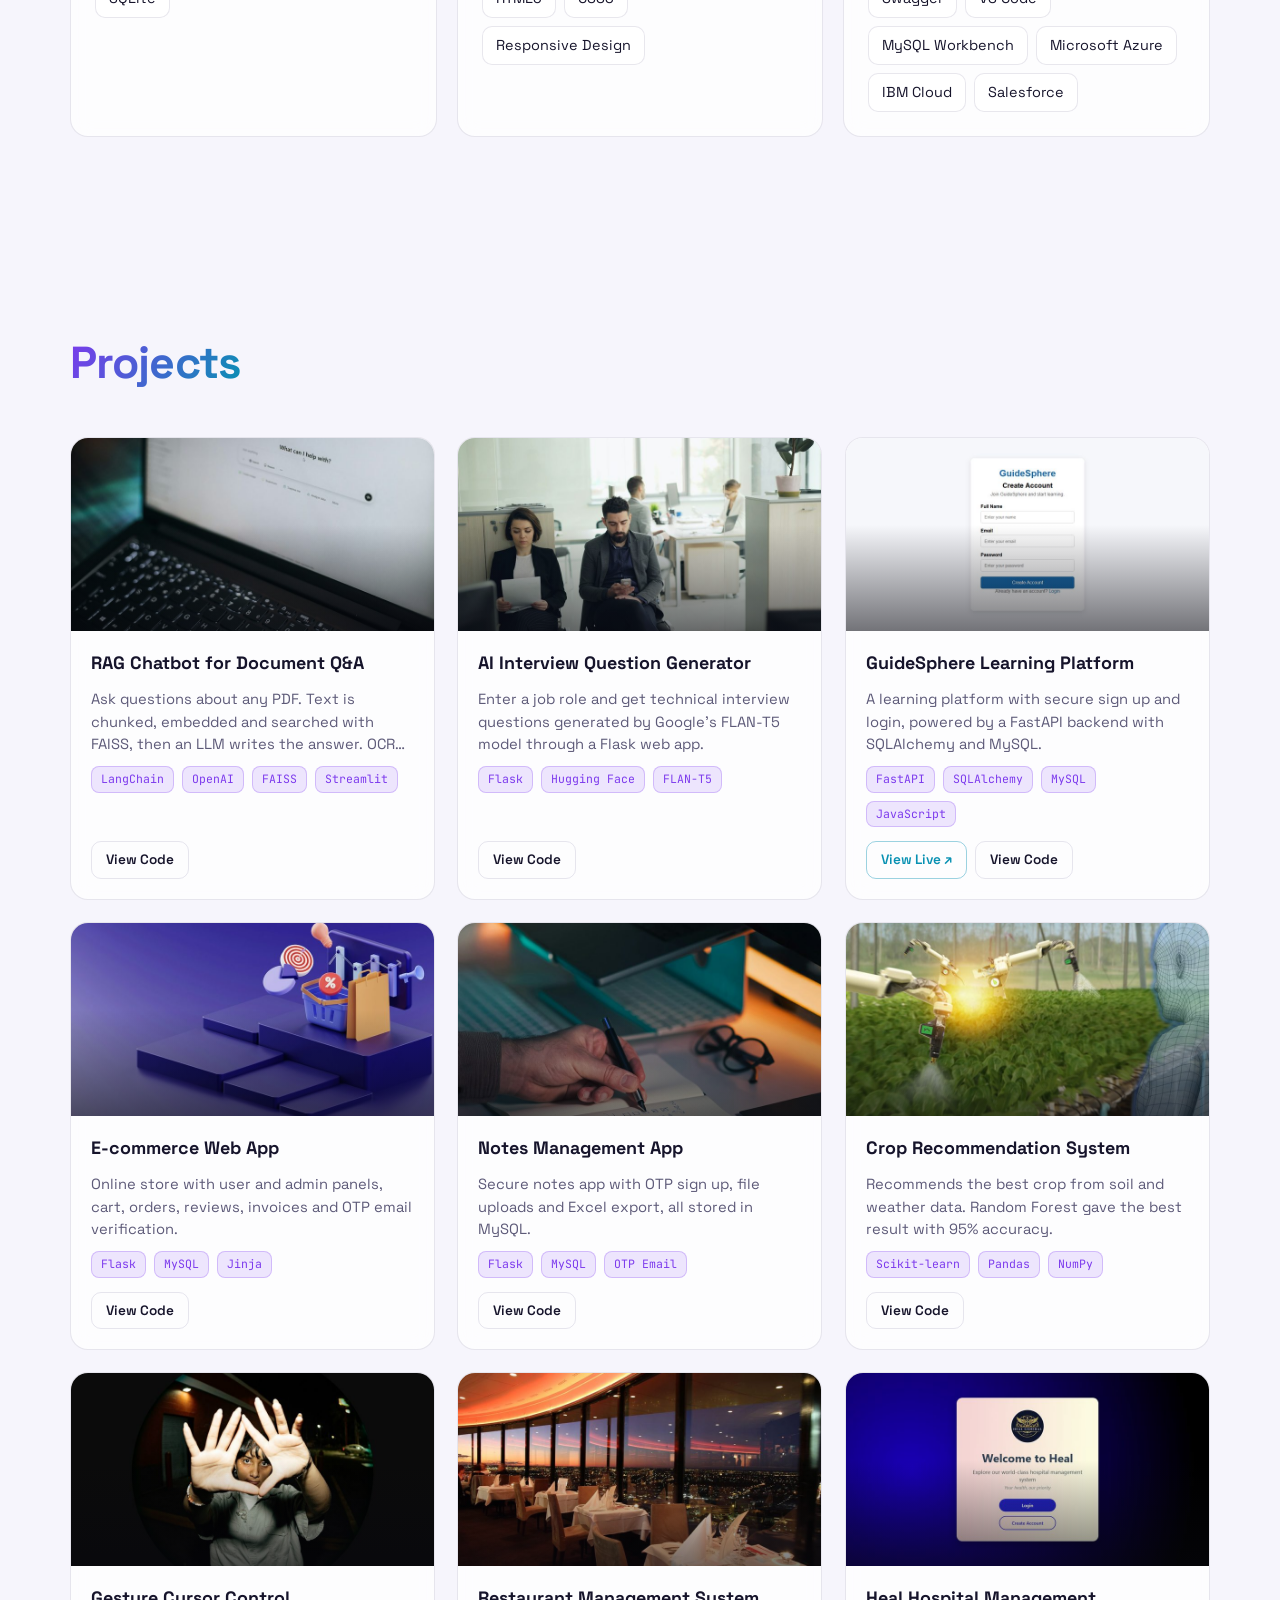
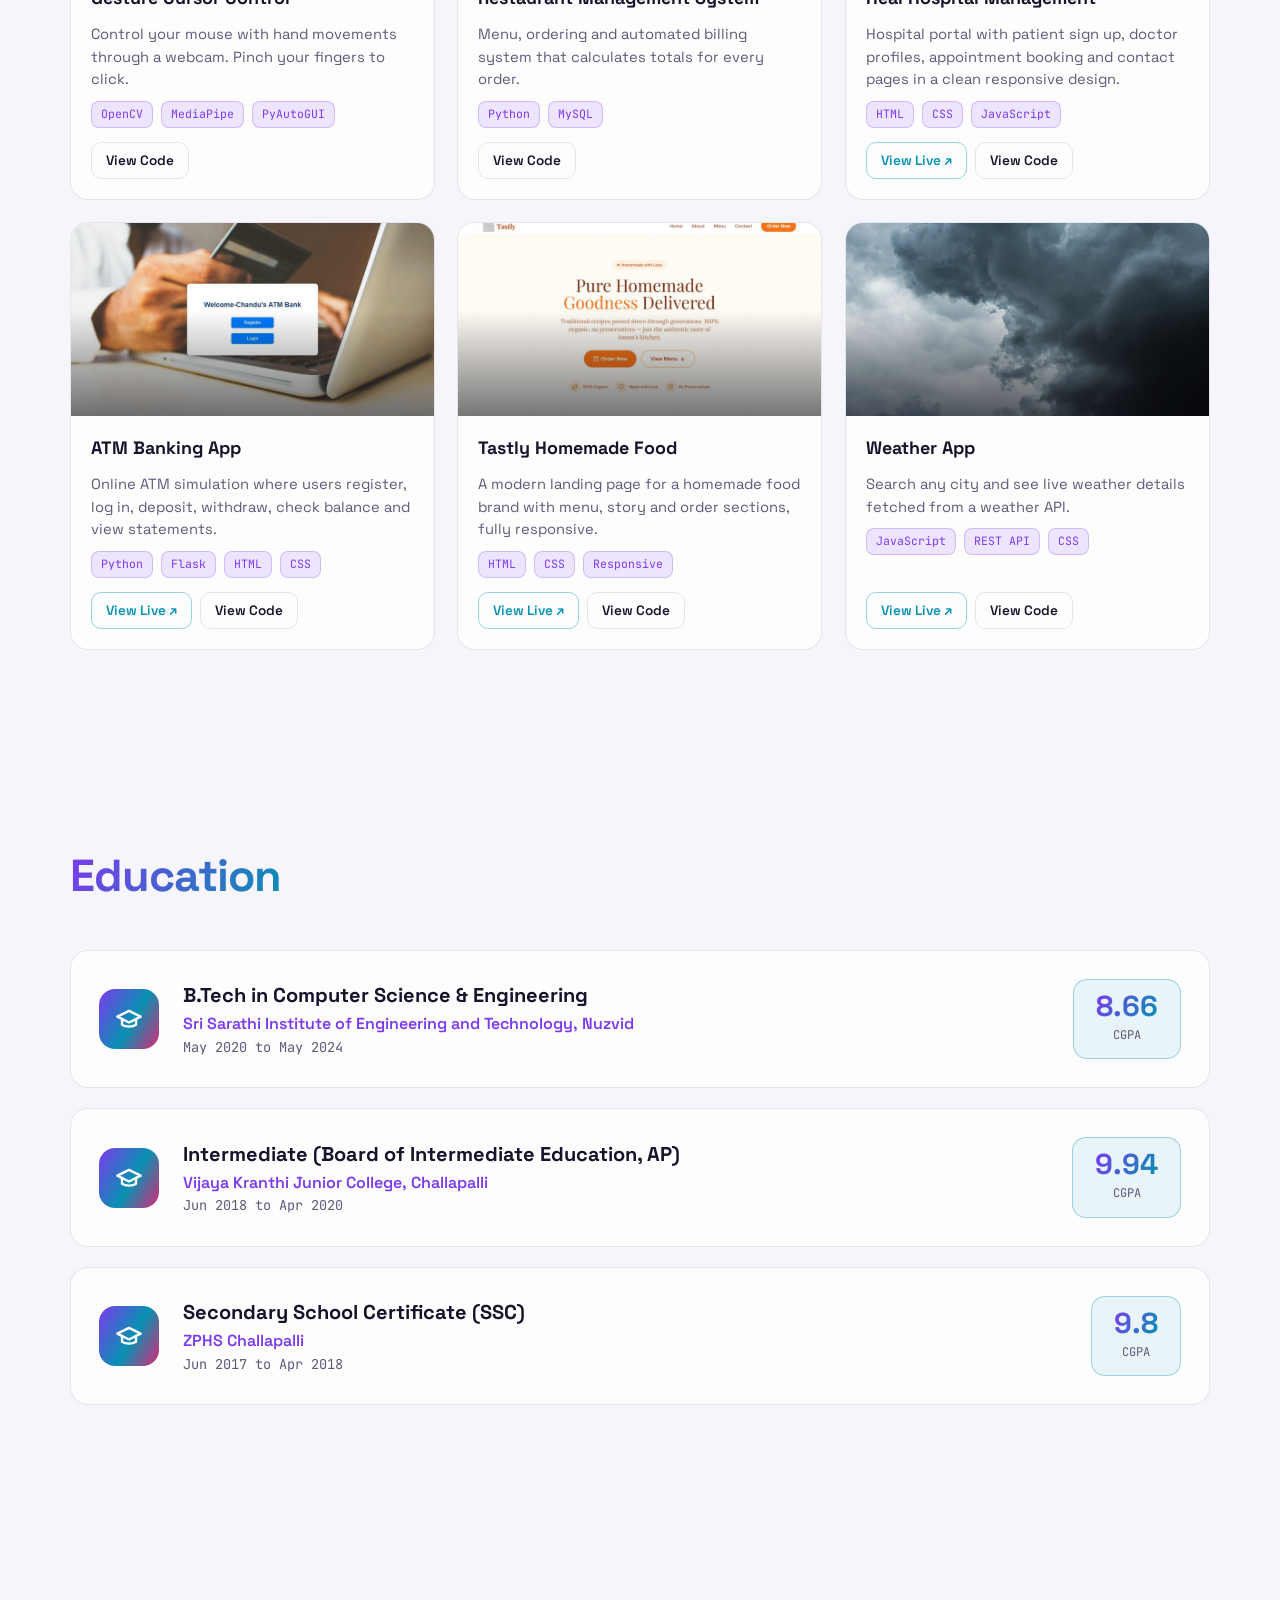
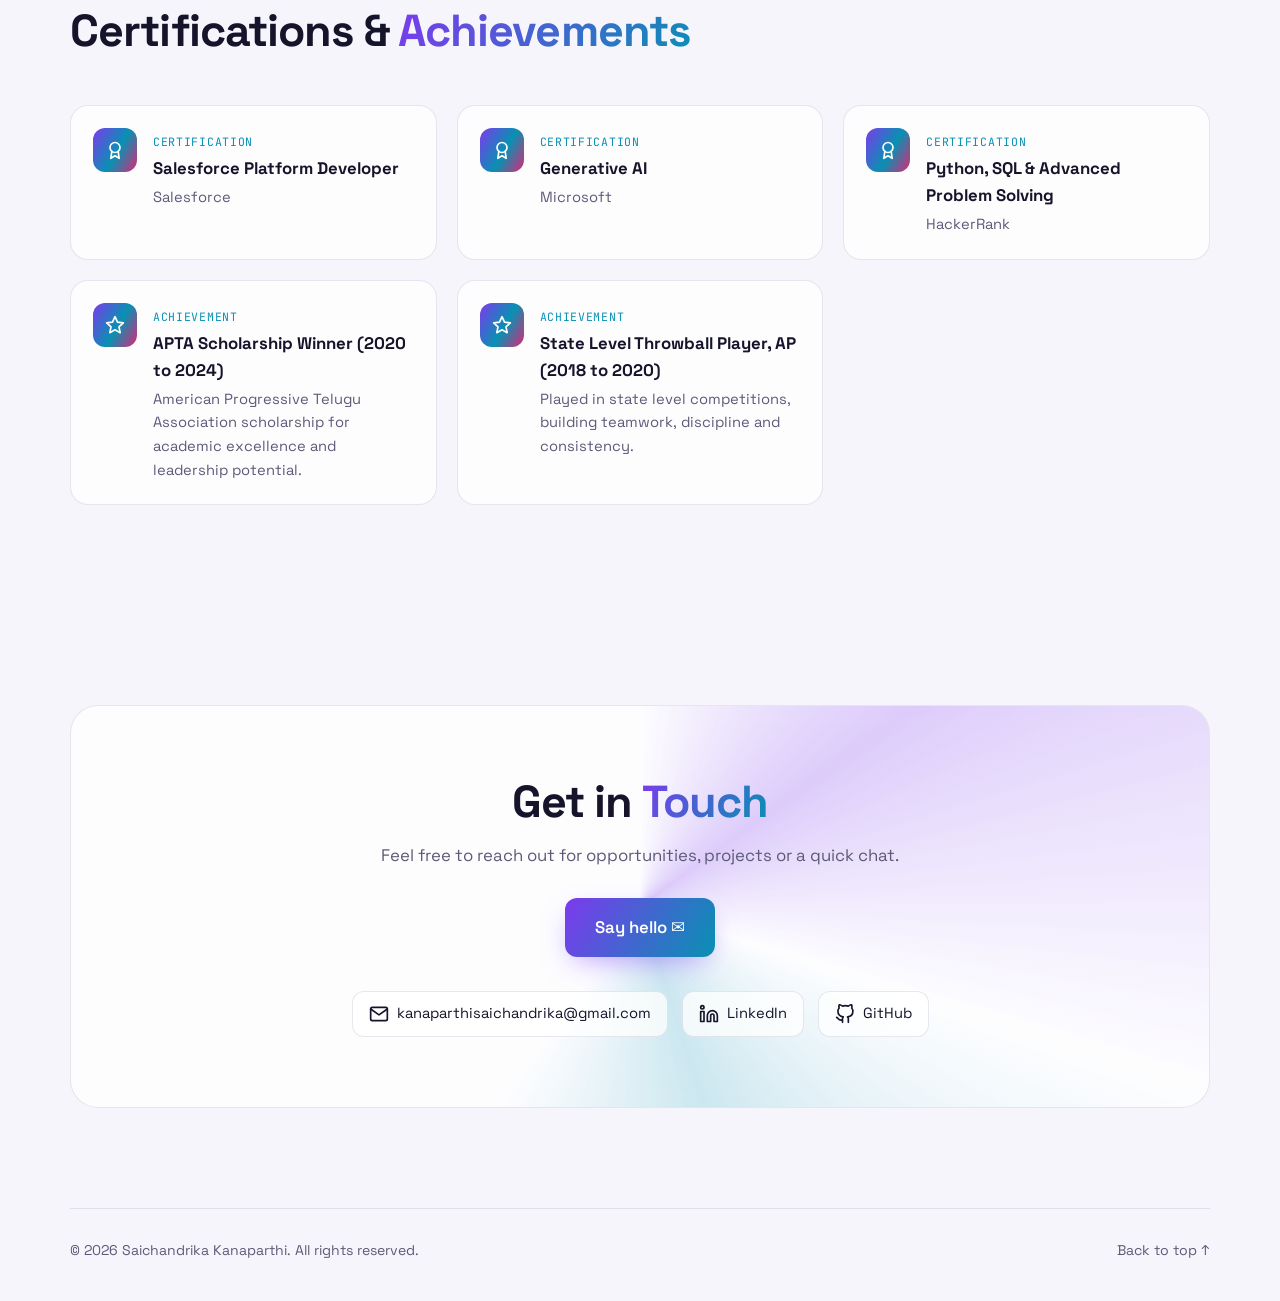
==== commit 3c66cf2f: "Add visitor counter to the footer" ====
--- a/portfolio/index.html
+++ b/portfolio/index.html
@@ -160,6 +160,7 @@
 
   <footer class="footer container">
     <p>© <span id="year"></span> <span data-bind="name"></span>. All rights reserved.</p>
+    <p class="visits" id="visits" hidden><span class="visits-dot" aria-hidden="true"></span>Visited by <strong id="visitCount">0</strong> <span id="visitWord">people</span></p>
     <a href="#top">Back to top ↑</a>
   </footer>
 
--- a/portfolio/style.css
+++ b/portfolio/style.css
@@ -387,6 +387,10 @@
   padding: 30px 0 40px; border-top: 1px solid var(--border); color: var(--muted); font-size: 0.88rem;
 }
 .footer a:hover { color: var(--cyan); }
+.visits { display: inline-flex; align-items: center; gap: 8px; }
+.visits[hidden] { display: none; }
+.visits strong { color: var(--text); font-family: var(--mono); font-weight: 600; font-variant-numeric: tabular-nums; }
+.visits-dot { width: 7px; height: 7px; border-radius: 50%; background: var(--green); }
 
 /* ============ REVEAL ON SCROLL ============ */
 .reveal { opacity: 0; transform: translateY(28px); transition: opacity 0.8s ease, transform 0.8s ease; }
